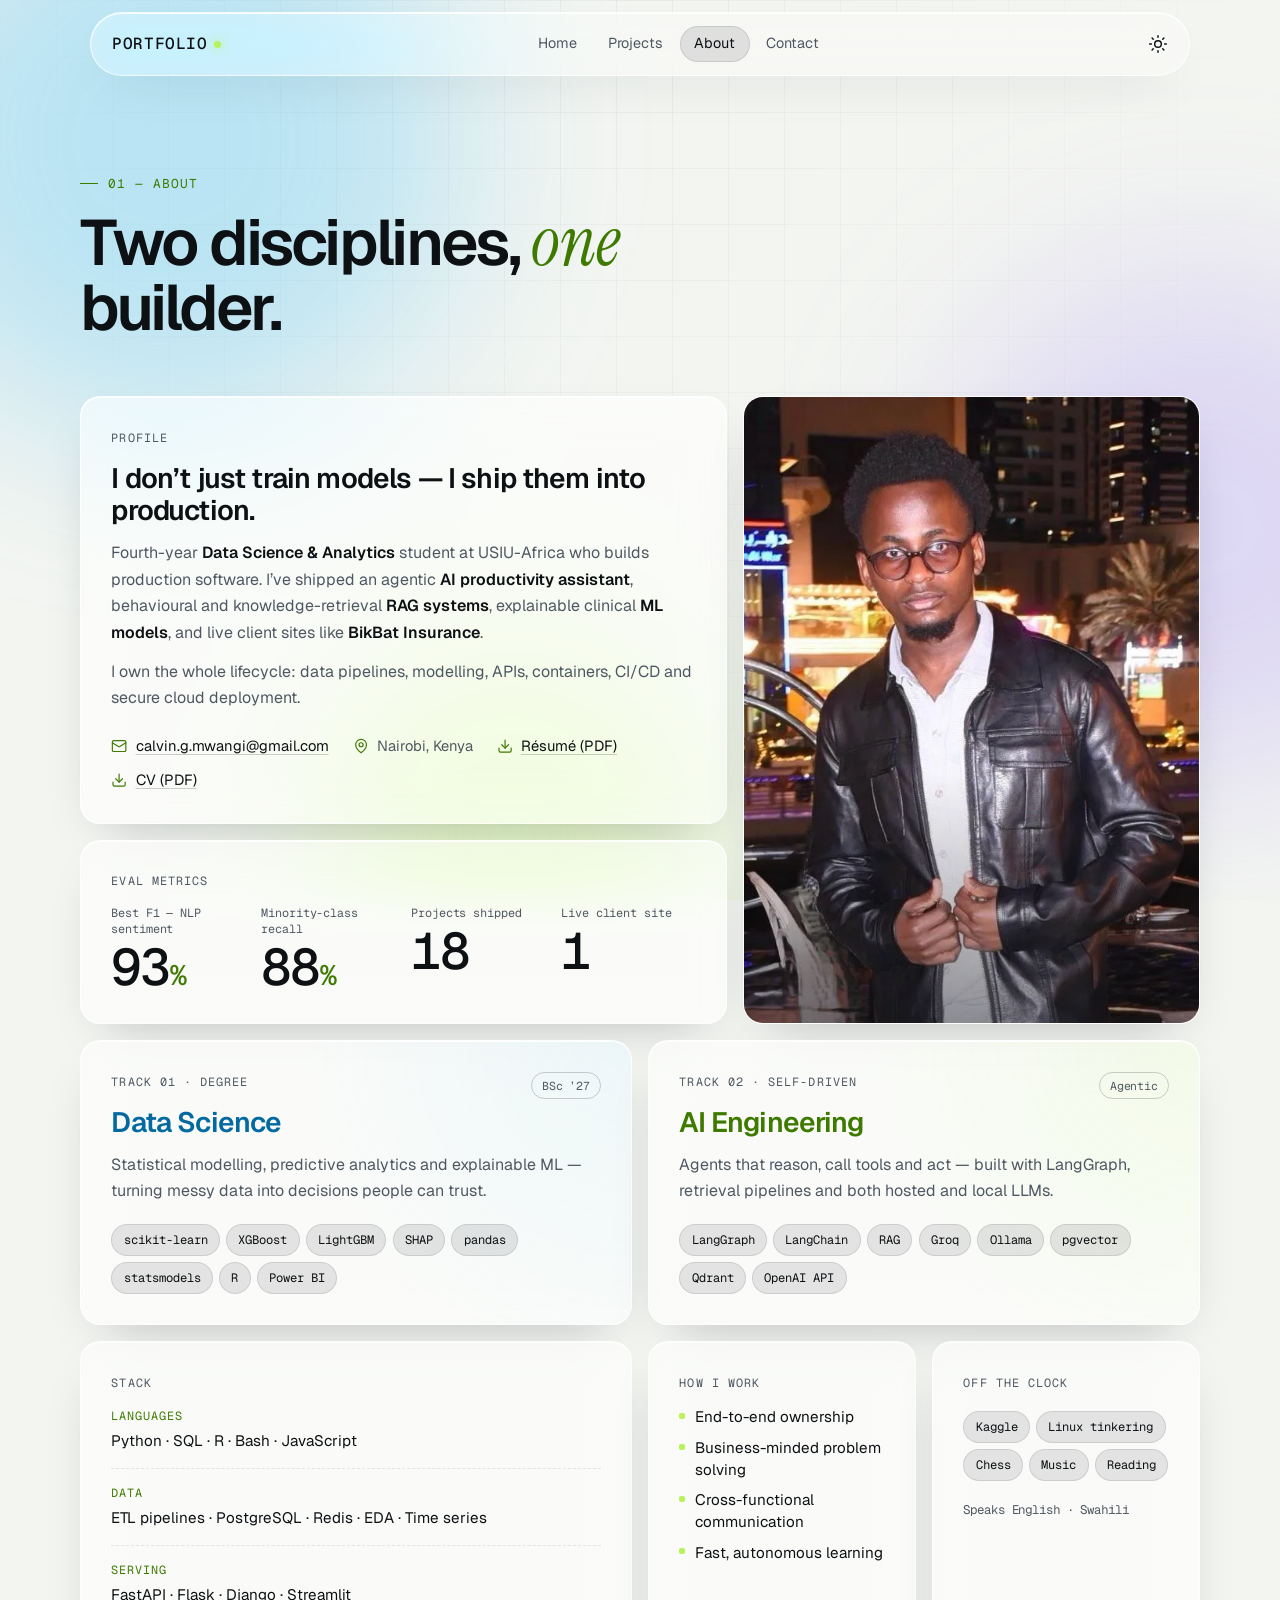
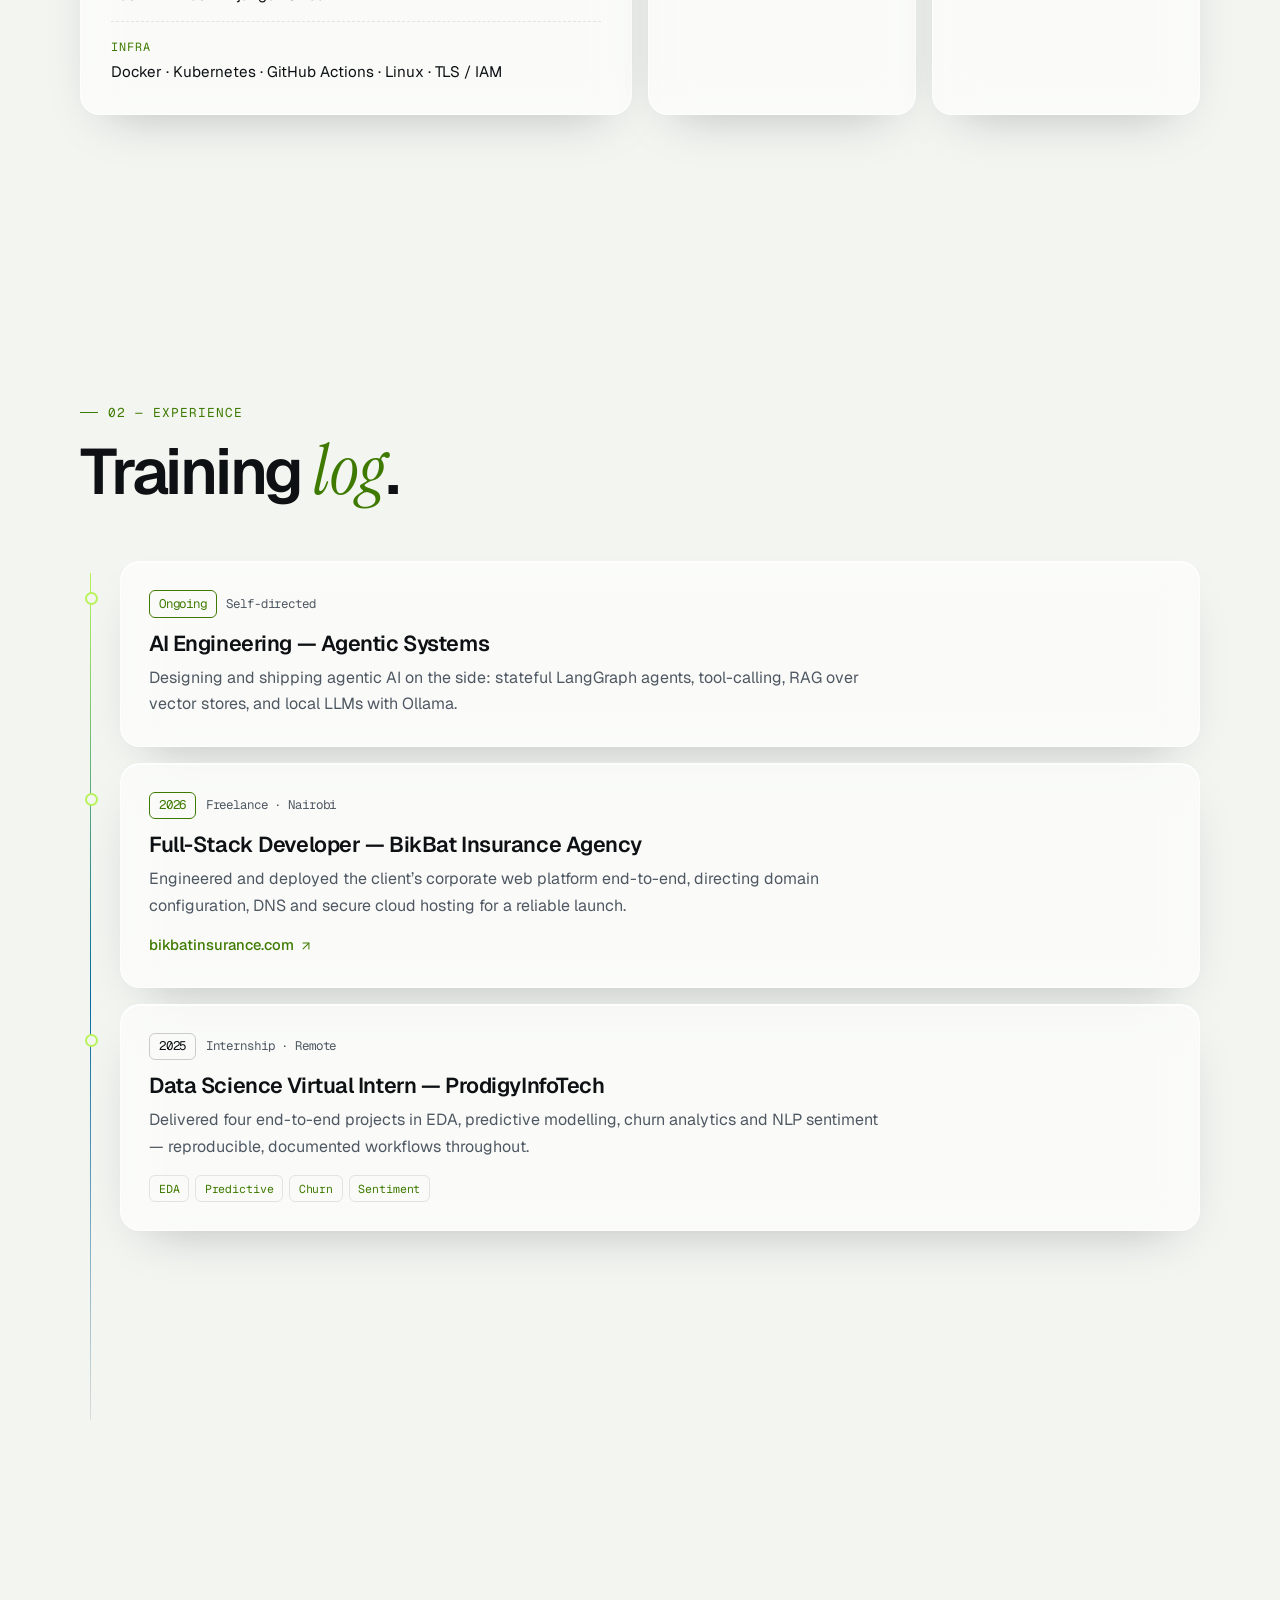
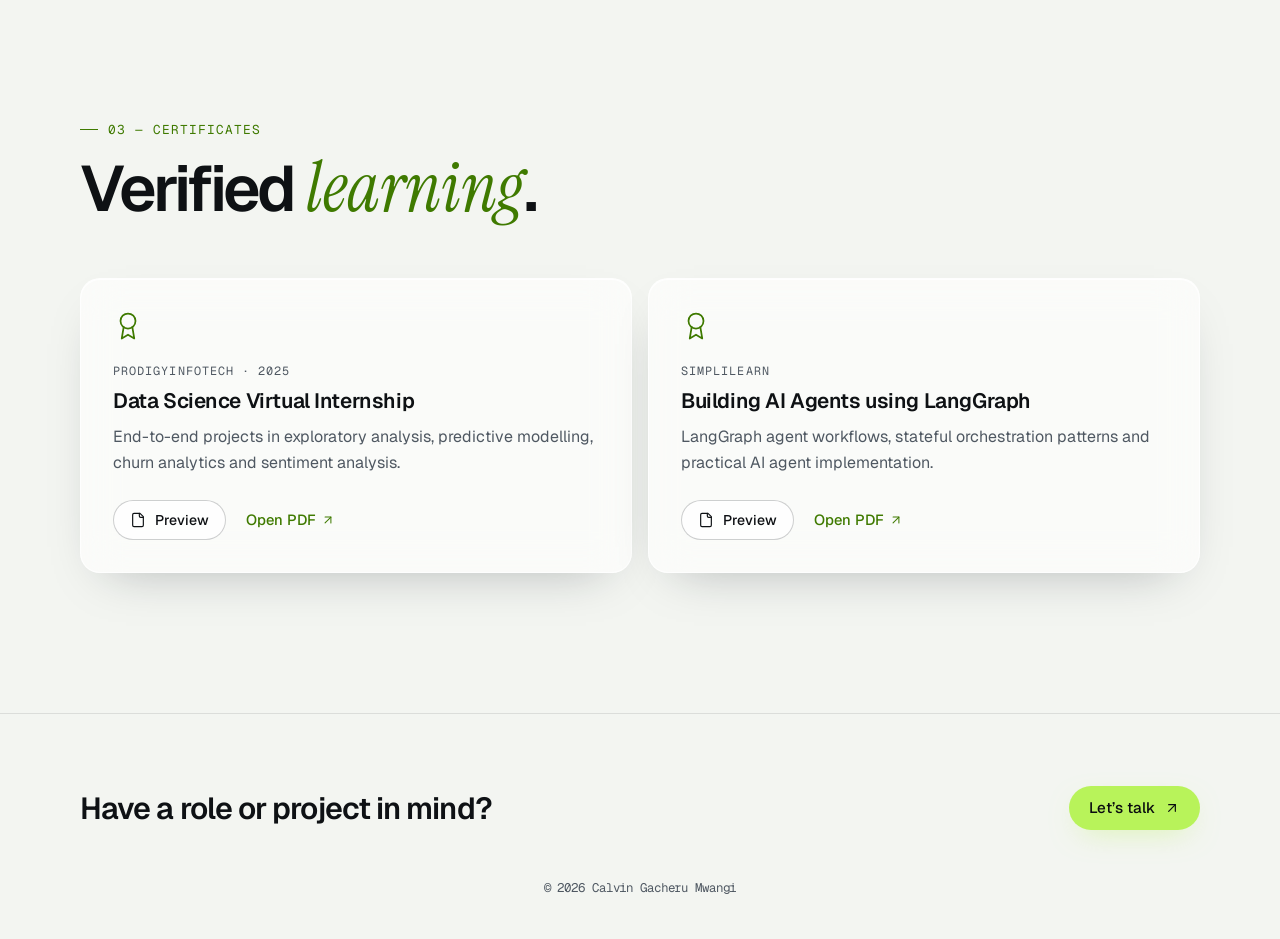
==== about.html @ 37e8167e "Updated website" ====
<!DOCTYPE html>
<html lang="en" data-theme="dark">
<head>
  <meta charset="UTF-8" />
  <meta name="viewport" content="width=device-width, initial-scale=1.0" />
  <title>About — Calvin Gacheru Mwangi</title>
  <meta name="description" content="About Calvin Gacheru Mwangi: Data Science &amp; Analytics student at USIU-Africa and AI engineer — skills, experience and certificates." />
  <meta name="keywords" content="Data Scientist Nairobi, AI Engineer Kenya, Agentic AI, LangGraph, RAG, Machine Learning Engineer, MLOps" />
  <meta name="author" content="Calvin Gacheru Mwangi" />
  <meta name="robots" content="index, follow, max-image-preview:large" />
  <link rel="canonical" href="https://calvin-gacheru.github.io/MyPortfolio/about.html" />
  <meta name="theme-color" content="#0A0C0F" />

  <meta property="og:type" content="profile" />
  <meta property="og:site_name" content="Calvin Gacheru Mwangi" />
  <meta property="og:locale" content="en_KE" />
  <meta property="og:title" content="About — Calvin Gacheru Mwangi" />
  <meta property="og:description" content="Skills, experience and certificates of Calvin Gacheru Mwangi — Data Science student at USIU-Africa and AI engineer." />
  <meta property="og:url" content="https://calvin-gacheru.github.io/MyPortfolio/about.html" />
  <meta property="og:image" content="https://calvin-gacheru.github.io/MyPortfolio/og-image.png" />
  <meta property="og:image:type" content="image/png" />
  <meta property="og:image:width" content="1200" />
  <meta property="og:image:height" content="630" />
  <meta property="og:image:alt" content="Calvin Gacheru Mwangi — Data Scientist by training, AI Engineer by obsession." />
  <meta property="profile:first_name" content="Calvin" />
  <meta property="profile:last_name" content="Mwangi" />

  <meta name="twitter:card" content="summary_large_image" />
  <meta name="twitter:title" content="About — Calvin Gacheru Mwangi" />
  <meta name="twitter:description" content="Skills, experience and certificates of Calvin Gacheru Mwangi — Data Science student at USIU-Africa and AI engineer." />
  <meta name="twitter:image" content="https://calvin-gacheru.github.io/MyPortfolio/og-image.png" />
  <meta name="twitter:image:alt" content="Calvin Gacheru Mwangi — Data Scientist by training, AI Engineer by obsession." />

  <link rel="icon" type="image/svg+xml" href="favicon.svg" />
  <link rel="icon" type="image/png" sizes="32x32" href="favicon-32.png" />
  <link rel="apple-touch-icon" href="apple-touch-icon.png" />
  <link rel="sitemap" type="application/xml" href="sitemap.xml" />

  <script type="application/ld+json">
  {
    "@context": "https://schema.org",
    "@graph": [
      {
        "@type": "Person",
        "@id": "https://calvin-gacheru.github.io/MyPortfolio/#person",
        "name": "Calvin Gacheru Mwangi",
        "givenName": "Calvin",
        "familyName": "Mwangi",
        "alternateName": "Calvin Gacheru",
        "jobTitle": "Data Scientist & AI Engineer",
        "description": "Data Scientist by training, AI Engineer by obsession. Builds agentic AI, RAG systems and production ML.",
        "url": "https://calvin-gacheru.github.io/MyPortfolio/",
        "image": "https://calvin-gacheru.github.io/MyPortfolio/portrait.webp",
        "email": "mailto:calvin.g.mwangi@gmail.com",
        "address": {
          "@type": "PostalAddress",
          "addressLocality": "Nairobi",
          "addressCountry": "KE"
        },
        "alumniOf": {
          "@type": "CollegeOrUniversity",
          "name": "United States International University — Africa",
          "alternateName": "USIU-Africa"
        },
        "knowsLanguage": [
          "English",
          "Swahili"
        ],
        "knowsAbout": [
          "Data Science",
          "Machine Learning",
          "Agentic AI",
          "LangGraph",
          "Retrieval-Augmented Generation",
          "MLOps",
          "Python",
          "FastAPI",
          "Docker"
        ],
        "sameAs": [
          "https://github.com/Calvin-Gacheru",
          "https://ke.linkedin.com/in/calvin-gacheru-057672281",
          "https://instagram.com/cmgacheru"
        ]
      },
      {
        "@type": "ProfilePage",
        "@id": "https://calvin-gacheru.github.io/MyPortfolio/about.html#webpage",
        "url": "https://calvin-gacheru.github.io/MyPortfolio/about.html",
        "name": "About — Calvin Gacheru Mwangi",
        "description": "About Calvin Gacheru Mwangi: Data Science & Analytics student at USIU-Africa and AI engineer — skills, experience and certificates.",
        "isPartOf": {
          "@id": "https://calvin-gacheru.github.io/MyPortfolio/#website"
        },
        "inLanguage": "en",
        "mainEntity": {
          "@id": "https://calvin-gacheru.github.io/MyPortfolio/#person"
        }
      },
      {
        "@type": "BreadcrumbList",
        "itemListElement": [
          {
            "@type": "ListItem",
            "position": 1,
            "name": "Home",
            "item": "https://calvin-gacheru.github.io/MyPortfolio/"
          },
          {
            "@type": "ListItem",
            "position": 2,
            "name": "About",
            "item": "https://calvin-gacheru.github.io/MyPortfolio/about.html"
          }
        ]
      }
    ]
  }
  </script>

  <!-- Apply saved / system theme before first paint to avoid a flash -->
  <script>
    (function () {
      try {
        var saved = localStorage.getItem('portfolio-theme');
        var theme = saved === 'light' || saved === 'dark'
          ? saved
          : (window.matchMedia('(prefers-color-scheme: light)').matches ? 'light' : 'dark');
        document.documentElement.dataset.theme = theme;
      } catch (e) { /* storage blocked — keep default */ }
      document.documentElement.classList.add('js');
    })();
  </script>

  <link rel="preconnect" href="https://fonts.googleapis.com" />
  <link rel="preconnect" href="https://fonts.gstatic.com" crossorigin />
  <link href="https://fonts.googleapis.com/css2?family=Geist:wght@300..700&family=Geist+Mono:wght@400;500&family=Instrument+Serif:ital@1&display=swap" rel="stylesheet" />

  <link rel="stylesheet" href="style.css" />
</head>
<body>

  <!-- ═══════════════════════════ ICON SPRITE ═══════════════════════════ -->
  <svg class="sprite" aria-hidden="true" focusable="false">
    <symbol id="i-github" viewBox="0 0 24 24"><path d="M15 22v-4a4.8 4.8 0 0 0-1-3.5c3 0 6-2 6-5.5.08-1.25-.27-2.48-1-3.5.28-1.15.28-2.35 0-3.5 0 0-1 0-3 1.5-2.64-.5-5.36-.5-8 0C6 2 5 2 5 2c-.3 1.15-.3 2.35 0 3.5A5.403 5.403 0 0 0 4 9c0 3.5 3 5.5 6 5.5-.39.49-.68 1.05-.85 1.65-.17.6-.22 1.23-.15 1.85v4"/><path d="M9 18c-4.51 2-5-2-7-2"/></symbol>
    <symbol id="i-linkedin" viewBox="0 0 24 24"><path d="M16 8a6 6 0 0 1 6 6v7h-4v-7a2 2 0 0 0-2-2 2 2 0 0 0-2 2v7h-4v-7a6 6 0 0 1 6-6z"/><rect x="2" y="9" width="4" height="12"/><circle cx="4" cy="4" r="2"/></symbol>
    <symbol id="i-instagram" viewBox="0 0 24 24"><rect x="2" y="2" width="20" height="20" rx="5"/><path d="M16 11.37A4 4 0 1 1 12.63 8 4 4 0 0 1 16 11.37z"/><path d="M17.5 6.5h.01"/></symbol>
    <symbol id="i-mail" viewBox="0 0 24 24"><rect x="2" y="4" width="20" height="16" rx="2"/><path d="m22 7-8.97 5.7a1.94 1.94 0 0 1-2.06 0L2 7"/></symbol>
    <symbol id="i-arrow" viewBox="0 0 24 24"><path d="M7 7h10v10"/><path d="M7 17 17 7"/></symbol>
    <symbol id="i-sun" viewBox="0 0 24 24"><circle cx="12" cy="12" r="4"/><path d="M12 2v2M12 20v2m-7.07-2.93 1.41-1.41M17.66 6.34l1.41-1.41M2 12h2M20 12h2M6.34 6.34 4.93 4.93M19.07 19.07l-1.41-1.41"/></symbol>
    <symbol id="i-moon" viewBox="0 0 24 24"><path d="M12 3a6 6 0 0 0 9 9 9 9 0 1 1-9-9Z"/></symbol>
    <symbol id="i-copy" viewBox="0 0 24 24"><rect x="8" y="8" width="14" height="14" rx="2"/><path d="M4 16c-1.1 0-2-.9-2-2V4c0-1.1.9-2 2-2h10c1.1 0 2 .9 2 2"/></symbol>
    <symbol id="i-check" viewBox="0 0 24 24"><path d="M20 6 9 17l-5-5"/></symbol>
    <symbol id="i-x" viewBox="0 0 24 24"><path d="M18 6 6 18M6 6l12 12"/></symbol>
    <symbol id="i-download" viewBox="0 0 24 24"><path d="M21 15v4a2 2 0 0 1-2 2H5a2 2 0 0 1-2-2v-4"/><path d="m7 10 5 5 5-5"/><path d="M12 15V3"/></symbol>
    <symbol id="i-menu" viewBox="0 0 24 24"><path d="M4 7h16M4 12h16M4 17h16"/></symbol>
    <symbol id="i-pin" viewBox="0 0 24 24"><path d="M20 10c0 6-8 12-8 12s-8-6-8-12a8 8 0 0 1 16 0Z"/><circle cx="12" cy="10" r="3"/></symbol>
    <symbol id="i-award" viewBox="0 0 24 24"><circle cx="12" cy="8" r="6"/><path d="M15.477 12.89 17 22l-5-3-5 3 1.523-9.11"/></symbol>
    <symbol id="i-file" viewBox="0 0 24 24"><path d="M15 2H6a2 2 0 0 0-2 2v16a2 2 0 0 0 2 2h12a2 2 0 0 0 2-2V7Z"/><path d="M14 2v4a2 2 0 0 0 2 2h4"/></symbol>
  </svg>

  <a class="skip-link" href="#main">Skip to content</a>

  <!-- Ambient background the glass surfaces blur -->
  <div class="ambient" aria-hidden="true">
    <div class="blob blob-1"></div>
    <div class="blob blob-2"></div>
    <div class="blob blob-3"></div>
    <div class="ambient-grid"></div>
  </div>


  <!-- ═══════════════════════════ NAVBAR ═══════════════════════════ -->
  <header class="nav" id="nav">
    <div class="nav-bar">
      <a href="index.html" class="nav-logo" aria-label="Calvin Gacheru Mwangi — home">PORTFOLIO<span class="logo-dot" aria-hidden="true"></span></a>

      <nav class="nav-menu" id="nav-menu" aria-label="Primary">
        <ul class="nav-links">
          <li><a href="index.html" class="nav-link">Home</a></li>
          <li><a href="projects.html" class="nav-link">Projects</a></li>
          <li><a href="about.html" class="nav-link active" aria-current="page">About</a></li>
          <li><a href="contact.html" class="nav-link">Contact</a></li>
        </ul>
        <span class="nav-indicator" aria-hidden="true"></span>
      </nav>

      <div class="nav-actions">
        <button class="icon-btn theme-toggle" id="theme-toggle" type="button" aria-label="Switch to light mode">
          <svg class="icon theme-icon-moon" aria-hidden="true"><use href="#i-moon"/></svg>
          <svg class="icon theme-icon-sun" aria-hidden="true"><use href="#i-sun"/></svg>
        </button>
        <button class="icon-btn menu-toggle" id="menu-toggle" type="button" aria-label="Open menu" aria-expanded="false" aria-controls="nav-menu">
          <svg class="icon icon-menu" aria-hidden="true"><use href="#i-menu"/></svg>
          <svg class="icon icon-close" aria-hidden="true"><use href="#i-x"/></svg>
        </button>
      </div>
    </div>
  </header>

  <main id="main">

    <!-- ═══════════════════════════ ABOUT ═══════════════════════════ -->
    <section class="section section-first" id="about" aria-labelledby="about-title">
      <div class="container">
        <header class="section-head reveal">
          <p class="eyebrow mono">01 — About</p>
          <h1 class="section-title" id="about-title">Two disciplines, <em class="serif">one</em> builder.</h1>
        </header>

        <div class="bento">

          <article class="tile glass tile-bio reveal">
            <p class="tile-label mono">Profile</p>
            <h3 class="tile-heading">I don’t just train models — I ship them into production.</h3>
            <p>
              Fourth-year <strong>Data Science &amp; Analytics</strong> student at USIU-Africa who builds production software.
              I’ve shipped an agentic <strong>AI productivity assistant</strong>, behavioural and knowledge-retrieval <strong>RAG systems</strong>,
              explainable clinical <strong>ML models</strong>, and live client sites like <strong>BikBat Insurance</strong>.
            </p>
            <p>
              I own the whole lifecycle: data pipelines, modelling, APIs, containers, CI/CD and secure cloud deployment.
            </p>
            <ul class="meta-list">
              <li>
                <svg class="icon" aria-hidden="true"><use href="#i-mail"/></svg>
                <a href="mailto:calvin.g.mwangi@gmail.com">calvin.g.mwangi@gmail.com</a>
              </li>
              <li>
                <svg class="icon" aria-hidden="true"><use href="#i-pin"/></svg>
                <span>Nairobi, Kenya</span>
              </li>
              <li>
                <svg class="icon" aria-hidden="true"><use href="#i-download"/></svg>
                <a href="Calvin_Gacheru_Resume.pdf" download>Résumé (PDF)</a>
              </li>
              <li>
                <svg class="icon" aria-hidden="true"><use href="#i-download"/></svg>
                <a href="Calvin_Gacheru_CV.pdf" download>CV (PDF)</a>
              </li>
            </ul>
          </article>

          <figure class="tile glass tile-photo reveal">
            <img src="portrait.webp" alt="Portrait of Calvin Gacheru Mwangi" width="592" height="798" loading="lazy" decoding="async" />
          </figure>

          <article class="tile glass tile-metrics reveal" aria-label="Key results">
            <p class="tile-label mono">Eval metrics</p>
            <dl class="metrics">
              <div class="metric">
                <dt class="mono">Best F1 — NLP sentiment</dt>
                <dd><span class="count" data-count="93">93</span><span class="unit">%</span></dd>
              </div>
              <div class="metric">
                <dt class="mono">Minority-class recall</dt>
                <dd><span class="count" data-count="88">88</span><span class="unit">%</span></dd>
              </div>
              <div class="metric">
                <dt class="mono">Projects shipped</dt>
                <dd><span class="count" data-count="18">18</span></dd>
              </div>
              <div class="metric">
                <dt class="mono">Live client site</dt>
                <dd><span class="count" data-count="1">1</span></dd>
              </div>
            </dl>
          </article>

          <article class="tile glass tile-track tile-track-ds reveal">
            <div class="track-head">
              <p class="tile-label mono">Track 01 · Degree</p>
              <span class="track-badge mono">BSc ’27</span>
            </div>
            <h3 class="tile-heading">Data Science</h3>
            <p>Statistical modelling, predictive analytics and explainable ML — turning messy data into decisions people can trust.</p>
            <ul class="pill-list" aria-label="Data science skills">
              <li>scikit-learn</li><li>XGBoost</li><li>LightGBM</li><li>SHAP</li><li>pandas</li><li>statsmodels</li><li>R</li><li>Power BI</li>
            </ul>
          </article>

          <article class="tile glass tile-track tile-track-ai reveal">
            <div class="track-head">
              <p class="tile-label mono">Track 02 · Self-driven</p>
              <span class="track-badge mono">Agentic</span>
            </div>
            <h3 class="tile-heading">AI Engineering</h3>
            <p>Agents that reason, call tools and act — built with LangGraph, retrieval pipelines and both hosted and local LLMs.</p>
            <ul class="pill-list" aria-label="AI engineering skills">
              <li>LangGraph</li><li>LangChain</li><li>RAG</li><li>Groq</li><li>Ollama</li><li>pgvector</li><li>Qdrant</li><li>OpenAI API</li>
            </ul>
          </article>

          <article class="tile glass tile-stack reveal">
            <p class="tile-label mono">Stack</p>
            <dl class="stack">
              <div><dt>Languages</dt><dd>Python · SQL · R · Bash · JavaScript</dd></div>
              <div><dt>Data</dt><dd>ETL pipelines · PostgreSQL · Redis · EDA · Time series</dd></div>
              <div><dt>Serving</dt><dd>FastAPI · Flask · Django · Streamlit</dd></div>
              <div><dt>Infra</dt><dd>Docker · Kubernetes · GitHub Actions · Linux · TLS / IAM</dd></div>
            </dl>
          </article>

          <article class="tile glass tile-how reveal">
            <p class="tile-label mono">How I work</p>
            <ul class="check-list">
              <li>End-to-end ownership</li>
              <li>Business-minded problem solving</li>
              <li>Cross-functional communication</li>
              <li>Fast, autonomous learning</li>
            </ul>
          </article>

          <article class="tile glass tile-off reveal">
            <p class="tile-label mono">Off the clock</p>
            <ul class="pill-list">
              <li>Kaggle</li><li>Linux tinkering</li><li>Chess</li><li>Music</li><li>Reading</li>
            </ul>
            <p class="tile-foot mono">Speaks English · Swahili</p>
          </article>

        </div>
      </div>
    </section>

    <!-- ═══════════════════════════ EXPERIENCE ══════════════════════ -->
    <section class="section" id="experience" aria-labelledby="experience-title">
      <div class="container">
        <header class="section-head reveal">
          <p class="eyebrow mono">02 — Experience</p>
          <h2 class="section-title" id="experience-title">Training <em class="serif">log</em>.</h2>
        </header>

        <ol class="timeline">

          <li class="epoch glass reveal">
            <p class="epoch-meta mono"><span class="epoch-tag tag-live">Ongoing</span> Self-directed</p>
            <h3 class="epoch-title">AI Engineering — Agentic Systems</h3>
            <p>Designing and shipping agentic AI on the side: stateful LangGraph agents, tool-calling, RAG over vector stores, and local LLMs with Ollama.</p>
          </li>

          <li class="epoch glass reveal">
            <p class="epoch-meta mono"><span class="epoch-tag tag-live">2026</span> Freelance · Nairobi</p>
            <h3 class="epoch-title">Full-Stack Developer — BikBat Insurance Agency</h3>
            <p>Engineered and deployed the client’s corporate web platform end-to-end, directing domain configuration, DNS and secure cloud hosting for a reliable launch.</p>
            <a class="inline-link" href="https://bikbatinsurance.com" target="_blank" rel="noopener">bikbatinsurance.com<span class="sr-only"> (opens in new tab)</span><svg class="icon" aria-hidden="true"><use href="#i-arrow"/></svg></a>
          </li>

          <li class="epoch glass reveal">
            <p class="epoch-meta mono"><span class="epoch-tag">2025</span> Internship · Remote</p>
            <h3 class="epoch-title">Data Science Virtual Intern — ProdigyInfoTech</h3>
            <p>Delivered four end-to-end projects in EDA, predictive modelling, churn analytics and NLP sentiment — reproducible, documented workflows throughout.</p>
            <ul class="tags mono link-tags">
              <li><a href="https://github.com/Calvin-Gacheru/PRODIGY_DS_01" target="_blank" rel="noopener">EDA</a></li>
              <li><a href="https://github.com/Calvin-Gacheru/PRODIGY_DS_02" target="_blank" rel="noopener">Predictive</a></li>
              <li><a href="https://github.com/Calvin-Gacheru/PRODIGY_DS_03" target="_blank" rel="noopener">Churn</a></li>
              <li><a href="https://github.com/Calvin-Gacheru/PRODIGY_DS_04" target="_blank" rel="noopener">Sentiment</a></li>
            </ul>
          </li>

          <li class="epoch glass reveal">
            <p class="epoch-meta mono"><span class="epoch-tag">Year 4 of 4</span> Expected 2027</p>
            <h3 class="epoch-title">BSc Data Science &amp; Analytics — USIU-Africa</h3>
            <p>United States International University — Africa. Statistics, machine learning, data engineering and business analytics.</p>
          </li>

        </ol>
      </div>
    </section>

    <!-- ═══════════════════════════ CERTIFICATES ════════════════════ -->
    <section class="section" id="certificates" aria-labelledby="certificates-title">
      <div class="container">
        <header class="section-head reveal">
          <p class="eyebrow mono">03 — Certificates</p>
          <h2 class="section-title" id="certificates-title">Verified <em class="serif">learning</em>.</h2>
        </header>

        <div class="certs">
          <article class="cert glass reveal">
            <svg class="icon cert-icon" aria-hidden="true"><use href="#i-award"/></svg>
            <p class="tile-label mono">ProdigyInfoTech · 2025</p>
            <h3 class="cert-title">Data Science Virtual Internship</h3>
            <p>End-to-end projects in exploratory analysis, predictive modelling, churn analytics and sentiment analysis.</p>
            <div class="cert-actions">
              <button type="button" class="btn btn-glass btn-sm" data-cert="Certificates/Prodigy%20Certificate.pdf" data-cert-title="Data Science Virtual Internship — ProdigyInfoTech">
                <svg class="icon" aria-hidden="true"><use href="#i-file"/></svg> Preview
              </button>
              <a class="inline-link" href="Certificates/Prodigy%20Certificate.pdf" target="_blank" rel="noopener">Open PDF<span class="sr-only"> (opens in new tab)</span><svg class="icon" aria-hidden="true"><use href="#i-arrow"/></svg></a>
            </div>
          </article>

          <article class="cert glass reveal">
            <svg class="icon cert-icon" aria-hidden="true"><use href="#i-award"/></svg>
            <p class="tile-label mono">Simplilearn</p>
            <h3 class="cert-title">Building AI Agents using LangGraph</h3>
            <p>LangGraph agent workflows, stateful orchestration patterns and practical AI agent implementation.</p>
            <div class="cert-actions">
              <button type="button" class="btn btn-glass btn-sm" data-cert="Certificates/Simplilearn%20Certificate.pdf" data-cert-title="Building AI Agents using LangGraph — Simplilearn">
                <svg class="icon" aria-hidden="true"><use href="#i-file"/></svg> Preview
              </button>
              <a class="inline-link" href="Certificates/Simplilearn%20Certificate.pdf" target="_blank" rel="noopener">Open PDF<span class="sr-only"> (opens in new tab)</span><svg class="icon" aria-hidden="true"><use href="#i-arrow"/></svg></a>
            </div>
          </article>
        </div>
      </div>
    </section>

  </main>

  <!-- ═══════════════════════════ FOOTER ══════════════════════════ -->
  <footer class="footer">
    <div class="container footer-cta">
      <p class="footer-cta-text">Have a role or project in mind?</p>
      <a class="btn btn-primary magnetic" href="contact.html">
        Let’s talk
        <svg class="icon" aria-hidden="true"><use href="#i-arrow"/></svg>
      </a>
    </div>
    <div class="container footer-inner">
      <div class="footer-center">
        <p class="mono">© <span id="year">2026</span> Calvin Gacheru Mwangi</p>
      </div>
    </div>
  </footer>

  <!-- ═══════════════════════════ CERT DIALOG ═════════════════════ -->
  <dialog class="cert-dialog glass" id="cert-dialog" aria-labelledby="cert-dialog-title">
    <div class="dialog-head">
      <h2 class="dialog-title" id="cert-dialog-title">Certificate</h2>
      <button type="button" class="icon-btn" id="cert-close" aria-label="Close certificate preview">
        <svg class="icon" aria-hidden="true"><use href="#i-x"/></svg>
      </button>
    </div>
    <div class="dialog-body">
      <object class="cert-pdf" id="cert-pdf" type="application/pdf" aria-label="Certificate PDF preview">
        <p class="cert-fallback">PDF preview isn’t supported in this browser. Use “Open in new tab” below.</p>
      </object>
    </div>
    <div class="dialog-foot">
      <a class="inline-link" id="cert-open" href="#" target="_blank" rel="noopener">Open in new tab<svg class="icon" aria-hidden="true"><use href="#i-arrow"/></svg></a>
    </div>
  </dialog>

  <!-- Floating back-to-top, shown while scrolling up -->
  <button type="button" class="to-top glass" id="to-top" aria-label="Back to top">
    <svg class="icon" aria-hidden="true"><use href="#i-arrow"/></svg>
  </button>

  <script src="script.js" defer></script>
</body>
</html>
---- style.css ----
/* ═══════════════════════════════════════════════════════════════
   CALVIN GACHERU MWANGI — Portfolio Stylesheet
   Concept: "Model Card" — dark-first instrument panel + glassmorphism
   Fonts: Geist (display/body) · Geist Mono (labels) · Instrument Serif (accent)
   ═══════════════════════════════════════════════════════════════ */

/* ── Tokens ── */
:root {
  --bg:            #0A0C0F;
  --surface:       #12161B;
  --line:          rgba(255,255,255,0.08);
  --line-strong:   rgba(255,255,255,0.16);
  --text:          #E9EDF1;
  --muted:         #97A1AC;
  --signal:        #B8F35A;
  --signal-ink:    #0A0C0F;
  --signal-text:   #B8F35A;
  --viz:           #7DD3FC;
  --violet:        #A78BFA;

  --glass-bg:      rgba(16,20,25,0.62);
  --glass-bg-h:    rgba(22,27,34,0.70);
  --glass-border:  rgba(255,255,255,0.09);
  --glass-hi:      rgba(255,255,255,0.07);
  --glass-shadow:  0 20px 50px -24px rgba(0,0,0,0.65);
  --glass-blur:    blur(20px) saturate(160%);
  --nav-bg:        rgba(16,20,25,0.34);
  --nav-menu-bg:   rgba(16,20,25,0.48);
  --scrim:         rgba(5,7,10,0.35);
  --sheen:         rgba(184,243,90,0.10);

  --blob-1:        rgba(56,189,248,0.32);
  --blob-2:        rgba(167,139,250,0.26);
  --blob-3:        rgba(184,243,90,0.14);
  --grid-line:     rgba(255,255,255,0.035);

  --font-sans:     'Geist', ui-sans-serif, system-ui, -apple-system, 'Segoe UI', sans-serif;
  --font-mono:     'Geist Mono', ui-monospace, 'SFMono-Regular', Menlo, monospace;
  --font-serif:    'Instrument Serif', Georgia, serif;

  --radius:        20px;
  --radius-sm:     12px;
  --gutter:        clamp(16px, 4vw, 40px);
  --max-w:         1200px;
  --ease:          cubic-bezier(0.22, 1, 0.36, 1);
  --nav-h:         64px;

  color-scheme: dark;
}

:root[data-theme='light'] {
  --bg:            #F3F5F1;
  --surface:       #FFFFFF;
  --line:          rgba(14,17,20,0.10);
  --line-strong:   rgba(14,17,20,0.20);
  --text:          #0E1114;
  --muted:         #4F5862;
  --signal:        #B8F35A;
  --signal-ink:    #0A0C0F;
  --signal-text:   #3F7A00;
  --viz:           #0369A1;
  --violet:        #6D28D9;

  --glass-bg:      rgba(255,255,255,0.62);
  --glass-bg-h:    rgba(255,255,255,0.78);
  --nav-bg:        rgba(255,255,255,0.36);
  --nav-menu-bg:   rgba(255,255,255,0.5);
  --scrim:         rgba(240,243,238,0.3);
  --glass-border:  rgba(255,255,255,0.75);
  --glass-hi:      rgba(255,255,255,0.9);
  --glass-shadow:  0 20px 50px -28px rgba(20,30,40,0.35);
  --sheen:         rgba(63,122,0,0.08);

  --blob-1:        rgba(56,189,248,0.30);
  --blob-2:        rgba(167,139,250,0.28);
  --blob-3:        rgba(184,243,90,0.30);
  --grid-line:     rgba(14,17,20,0.045);

  color-scheme: light;
}

/* ── Reset ── */
*, *::before, *::after { box-sizing: border-box; margin: 0; padding: 0; }
html {
  scroll-behavior: smooth;
  scroll-padding-top: calc(var(--nav-h) + 24px);
  -webkit-text-size-adjust: 100%;
}
body {
  min-height: 100vh;
  background: var(--bg);
  color: var(--text);
  font-family: var(--font-sans);
  font-size: 1rem;
  line-height: 1.65;
  overflow-x: hidden;
  -webkit-font-smoothing: antialiased;
  transition: background-color .4s var(--ease), color .4s var(--ease);
}
img { max-width: 100%; display: block; }
a { color: inherit; }
ul, ol { list-style: none; }
button { font: inherit; color: inherit; background: none; border: 0; cursor: pointer; }
strong { font-weight: 600; color: var(--text); }
::selection { background: var(--signal); color: var(--signal-ink); }

:focus-visible {
  outline: 2px solid var(--signal-text);
  outline-offset: 3px;
  border-radius: 6px;
}

.sprite { position: absolute; width: 0; height: 0; overflow: hidden; }
.icon {
  width: 1.1em; height: 1.1em; flex: none;
  fill: none; stroke: currentColor; stroke-width: 1.75;
  stroke-linecap: round; stroke-linejoin: round;
}
.sr-only {
  position: absolute; width: 1px; height: 1px; padding: 0; margin: -1px;
  overflow: hidden; clip: rect(0,0,0,0); white-space: nowrap; border: 0;
}
.skip-link {
  position: fixed; top: 12px; left: 12px; z-index: 200;
  padding: .6rem 1rem; border-radius: 10px;
  background: var(--signal); color: var(--signal-ink); font-weight: 600; text-decoration: none;
  transform: translateY(-160%); transition: transform .2s var(--ease);
}
.skip-link:focus { transform: none; }

.mono  { font-family: var(--font-mono); letter-spacing: -0.01em; }
.serif { font-family: var(--font-serif); font-style: italic; font-weight: 400; letter-spacing: 0; }

.container {
  width: 100%;
  max-width: var(--max-w);
  margin-inline: auto;
  padding-inline: var(--gutter);
}

/* ═══════════════════════ AMBIENT BACKGROUND ═══════════════════════ */
.ambient {
  position: fixed; inset: 0; z-index: -1;
  overflow: hidden; pointer-events: none;
}
.blob {
  position: absolute; border-radius: 50%;
  filter: blur(90px);
  will-change: transform;
}
.blob-1 { width: 46vmax; height: 46vmax; top: -12vmax; left: -10vmax; background: var(--blob-1); animation: drift-1 28s ease-in-out infinite alternate; }
.blob-2 { width: 40vmax; height: 40vmax; top: 30vh;  right: -14vmax; background: var(--blob-2); animation: drift-2 34s ease-in-out infinite alternate; }
.blob-3 { width: 30vmax; height: 30vmax; bottom: -10vmax; left: 25vw; background: var(--blob-3); animation: drift-3 30s ease-in-out infinite alternate; }
.ambient-grid {
  position: absolute; inset: 0;
  background-image:
    linear-gradient(var(--grid-line) 1px, transparent 1px),
    linear-gradient(90deg, var(--grid-line) 1px, transparent 1px);
  background-size: 56px 56px;
  mask-image: radial-gradient(ellipse at 50% 0%, #000 0%, transparent 75%);
  -webkit-mask-image: radial-gradient(ellipse at 50% 0%, #000 0%, transparent 75%);
}
@keyframes drift-1 { to { transform: translate(14vw, 18vh) scale(1.1); } }
@keyframes drift-2 { to { transform: translate(-18vw, 10vh) scale(.92); } }
@keyframes drift-3 { to { transform: translate(-10vw, -16vh) scale(1.15); } }

/* ═══════════════════════ GLASS ═══════════════════════ */
.glass {
  position: relative;
  background: var(--glass-bg);
  -webkit-backdrop-filter: var(--glass-blur);
  backdrop-filter: var(--glass-blur);
  border: 1px solid var(--glass-border);
  box-shadow: inset 0 1px 0 var(--glass-hi), var(--glass-shadow);
  border-radius: var(--radius);
}
/* Cursor-following sheen (position set from JS) */
.tile, .case, .cert, .contact { isolation: isolate; overflow: hidden; }
.tile::after, .case::after, .cert::after, .contact::after {
  content: '';
  position: absolute; inset: 0; z-index: -1;
  border-radius: inherit;
  background: radial-gradient(420px circle at var(--mx, 50%) var(--my, 0%), var(--sheen), transparent 60%);
  opacity: 0;
  transition: opacity .4s var(--ease);
  pointer-events: none;
}
.tile:hover::after, .case:hover::after, .cert:hover::after, .contact:hover::after { opacity: 1; }

@supports not ((backdrop-filter: blur(1px)) or (-webkit-backdrop-filter: blur(1px))) {
  .glass, .nav-bar::before, .nav-menu { background: var(--surface); }
}
@media (prefers-reduced-transparency: reduce) {
  .glass, .nav-bar::before, .nav-menu {
    background: var(--surface) !important;
    -webkit-backdrop-filter: none !important;
    backdrop-filter: none !important;
  }
  .blob { display: none; }
}

/* ═══════════════════════ BUTTONS ═══════════════════════ */
.btn {
  --pad-y: .8rem; --pad-x: 1.25rem;
  display: inline-flex; align-items: center; justify-content: center; gap: .55rem;
  min-height: 44px;
  padding: var(--pad-y) var(--pad-x);
  border-radius: 999px;
  font-weight: 500; font-size: .95rem; line-height: 1.1;
  text-decoration: none; white-space: nowrap;
  transition: transform .35s var(--ease), background-color .25s, border-color .25s, box-shadow .35s var(--ease), color .25s;
}
.btn-sm { --pad-y: .55rem; --pad-x: 1rem; min-height: 40px; font-size: .88rem; }
.btn-lg { --pad-y: 1rem; --pad-x: 1.5rem; font-size: 1rem; }

.btn-primary {
  background: var(--signal); color: var(--signal-ink);
  box-shadow: 0 0 0 0 rgba(184,243,90,0), 0 10px 30px -12px rgba(184,243,90,.55);
}
.btn-primary:hover { box-shadow: 0 0 0 6px rgba(184,243,90,.14), 0 14px 40px -12px rgba(184,243,90,.7); }

.btn-glass {
  background: var(--glass-bg);
  -webkit-backdrop-filter: var(--glass-blur);
  backdrop-filter: var(--glass-blur);
  border: 1px solid var(--line-strong);
  box-shadow: inset 0 1px 0 var(--glass-hi);
}
.btn-glass:hover { background: var(--glass-bg-h); border-color: var(--signal-text); }

.btn-ghost { border: 1px solid transparent; color: var(--muted); }
.btn-ghost:hover { color: var(--text); border-color: var(--line-strong); }

.btn .icon { width: 1rem; height: 1rem; }
.btn-primary:hover .icon { transform: translate(2px,-2px); }
.btn .icon { transition: transform .35s var(--ease); }

.icon-btn {
  display: inline-grid; place-items: center;
  width: 44px; height: 44px; border-radius: 50%;
  color: var(--text);
  transition: background-color .25s, transform .35s var(--ease);
}
.icon-btn:hover { background: var(--line); }
.icon-btn .icon { width: 20px; height: 20px; }

.inline-link {
  display: inline-flex; align-items: center; gap: .3rem;
  color: var(--signal-text); font-weight: 500; font-size: .92rem;
  text-decoration: none;
  background: linear-gradient(currentColor, currentColor) 0 100% / 0 1px no-repeat;
  transition: background-size .35s var(--ease);
}
.inline-link:hover { background-size: 100% 1px; }
.inline-link .icon { width: .95em; height: .95em; }

/* ═══════════════════════ NAV ═══════════════════════ */
.nav {
  position: fixed; top: 12px; left: 0; right: 0; z-index: 100;
  padding-inline: 12px;
  transition: transform .45s var(--ease);
}
.nav-bar {
  position: relative;
  max-width: 1100px; height: var(--nav-h);
  margin-inline: auto;
  padding: 0 10px 0 22px;
  display: flex; align-items: center; justify-content: space-between; gap: 1rem;
  border-radius: 999px;
}
/* Glass on a pseudo-element so the mobile menu (a child) can blur too */
.nav-bar::before {
  content: ''; position: absolute; inset: 0; z-index: -1;
  border-radius: inherit;
  background: var(--nav-bg);
  -webkit-backdrop-filter: var(--glass-blur);
  backdrop-filter: var(--glass-blur);
  border: 1px solid var(--glass-border);
  box-shadow: inset 0 1px 0 var(--glass-hi), var(--glass-shadow);
}
.nav-logo {
  font-family: var(--font-mono); font-weight: 500; font-size: 1rem;
  text-decoration: none; letter-spacing: .04em;
  display: inline-flex; align-items: center; gap: 6px;
  min-height: 44px;
}
.logo-dot {
  width: 7px; height: 7px; border-radius: 50%;
  background: var(--signal);
  box-shadow: 0 0 12px var(--signal);
}
.nav-actions { display: flex; align-items: center; gap: 2px; }

.theme-icon-sun { display: none; }
:root[data-theme='light'] .theme-icon-sun { display: block; }
:root[data-theme='light'] .theme-icon-moon { display: none; }

.nav-links a {
  display: block;
  padding: .55rem .9rem;
  border-radius: 999px;
  font-size: .9rem; color: var(--muted);
  text-decoration: none;
  transition: color .25s;
}
.nav-links a:hover, .nav-links a.active { color: var(--text); }

/* Mobile menu */
.icon-close { display: none; }
.menu-toggle[aria-expanded='true'] .icon-menu { display: none; }
.menu-toggle[aria-expanded='true'] .icon-close { display: block; }

@media (max-width: 879px) {
  .nav-menu {
    position: absolute; top: calc(100% + 10px); left: 0; right: 0;
    padding: 10px;
    border-radius: var(--radius);
    background: var(--nav-menu-bg);
    -webkit-backdrop-filter: var(--glass-blur);
    backdrop-filter: var(--glass-blur);
    border: 1px solid var(--glass-border);
    box-shadow: inset 0 1px 0 var(--glass-hi), var(--glass-shadow);
    opacity: 0; visibility: hidden;
    transform: translateY(-8px) scale(.98);
    transform-origin: top center;
    transition: opacity .3s var(--ease), transform .3s var(--ease), visibility 0s .3s;
  }
  .nav-menu.open {
    opacity: 1; visibility: visible; transform: none;
    transition: opacity .3s var(--ease), transform .3s var(--ease);
  }
  .nav-links a { padding: .9rem 1rem; font-size: 1.05rem; border-radius: 12px; }
  .nav-links a:hover, .nav-links a.active { background: var(--line); }
  .nav-indicator { display: none; }

  /* Blur the page behind the open menu */
  body::after {
    content: ''; position: fixed; inset: 0; z-index: 99;
    background: var(--scrim);
    -webkit-backdrop-filter: blur(14px);
    backdrop-filter: blur(14px);
    opacity: 0; visibility: hidden;
    transition: opacity .3s var(--ease), visibility 0s .3s;
  }
  .menu-open body::after {
    opacity: 1; visibility: visible;
    transition: opacity .3s var(--ease);
  }
  .menu-open { overflow: hidden; }
}
@media (min-width: 880px) {
  .menu-toggle { display: none; }
  .nav-menu { position: relative; }
  .nav-links { display: flex; gap: 2px; position: relative; z-index: 1; }
  .nav-indicator {
    position: absolute; top: 50%; left: 0; z-index: 0;
    height: 36px; width: var(--ind-w, 0);
    border-radius: 999px;
    background: var(--line);
    border: 1px solid var(--line);
    transform: translate(var(--ind-x, 0), -50%);
    opacity: var(--ind-o, 0);
    transition: transform .45s var(--ease), width .45s var(--ease), opacity .3s;
  }
}

/* ═══════════════════════ HERO ═══════════════════════ */
.hero {
  position: relative;
  min-height: 100svh;
  display: flex; align-items: center;
  padding-block: calc(var(--nav-h) + 72px) 96px;
  overflow: hidden;
}
.hero-field {
  position: absolute; inset: 0;
  width: 100%; height: 100%;
  mask-image: radial-gradient(ellipse 90% 80% at 60% 45%, #000 40%, transparent 100%);
  -webkit-mask-image: radial-gradient(ellipse 90% 80% at 60% 45%, #000 40%, transparent 100%);
}
.hero-inner { position: relative; pointer-events: none; }
.hero-inner a, .hero-inner button { pointer-events: auto; }

.status {
  display: inline-flex; align-items: center; gap: .55rem;
  max-width: 100%;
  padding: .45rem 1rem .45rem .8rem;
  border-radius: 999px;
  font-family: var(--font-mono); font-size: clamp(.7rem, 2.9vw, .8rem); color: var(--muted);
  white-space: nowrap;
}
.status-dot {
  width: 8px; height: 8px; border-radius: 50%;
  background: var(--signal);
  box-shadow: 0 0 0 0 rgba(184,243,90,.6);
  animation: ping 2.4s var(--ease) infinite;
}
.status-sep { opacity: .5; }
@keyframes ping {
  0%   { box-shadow: 0 0 0 0 rgba(184,243,90,.55); }
  70%  { box-shadow: 0 0 0 10px rgba(184,243,90,0); }
  100% { box-shadow: 0 0 0 0 rgba(184,243,90,0); }
}

.hero-title {
  margin-top: 1.5rem;
  font-size: clamp(2.9rem, 10.5vw, 8.4rem);
  font-weight: 600;
  line-height: .92;
  letter-spacing: -0.055em;
}
.hero-line { display: block; }
.hero-line-muted {
  color: transparent;
  -webkit-text-stroke: 1.2px var(--muted);
}
@supports not (-webkit-text-stroke: 1px black) {
  .hero-line-muted { color: var(--muted); }
}

.hero-tagline {
  margin-top: 1.75rem;
  font-size: clamp(1.35rem, 3.2vw, 2.1rem);
  font-weight: 400; line-height: 1.2; letter-spacing: -0.025em;
}
.hero-tagline .serif { color: var(--signal-text); font-size: 1.12em; }
.hero-lead {
  margin-top: 1rem;
  max-width: 34rem;
  color: var(--muted);
  font-size: clamp(1rem, 1.4vw, 1.1rem);
}
.hero-cta { margin-top: 2rem; display: flex; flex-wrap: wrap; gap: .75rem; }
.hero-meta {
  margin-top: 2.5rem;
  display: flex; flex-wrap: wrap; gap: .5rem 1.5rem;
  font-size: .8rem; color: var(--muted);
}
.hero-meta li { display: flex; align-items: center; gap: .5rem; }
.hero-meta li::before { content: ''; width: 14px; height: 1px; background: var(--line-strong); }

.scroll-cue {
  position: absolute; left: 50%; bottom: 28px;
  width: 24px; height: 40px; margin-left: -12px;
  border: 1px solid var(--line-strong); border-radius: 999px;
  display: grid; justify-items: center; padding-top: 7px;
}
.scroll-cue-line {
  width: 2px; height: 8px; border-radius: 2px; background: var(--signal);
  animation: scroll-cue 1.8s var(--ease) infinite;
}
@keyframes scroll-cue {
  0% { transform: translateY(0); opacity: 1; }
  80%, 100% { transform: translateY(14px); opacity: 0; }
}
@media (max-height: 640px) { .scroll-cue { display: none; } }

/* ═══════════════════════ SECTIONS ═══════════════════════ */
.section { padding-block: clamp(72px, 11vw, 140px); position: relative; }
.section-head { margin-bottom: clamp(2rem, 5vw, 3.5rem); max-width: 46rem; }
.eyebrow {
  display: inline-flex; align-items: center; gap: .6rem;
  font-size: .8rem; color: var(--signal-text); text-transform: uppercase; letter-spacing: .08em;
}
.eyebrow::before { content: ''; width: 18px; height: 1px; background: currentColor; }
.section-title {
  margin-top: .8rem;
  font-size: clamp(2.1rem, 5.6vw, 4rem);
  font-weight: 600; line-height: 1; letter-spacing: -0.045em;
}
.section-title .serif, .contact-title .serif { color: var(--signal-text); font-size: 1.08em; }
.section-sub { margin-top: 1rem; color: var(--muted); font-size: 1.05rem; max-width: 36rem; }
/* First section on inner pages sits under the fixed nav */
.section-first { padding-top: calc(var(--nav-h) + clamp(56px, 8vw, 110px)); }
.section-more { margin-top: clamp(2rem, 4vw, 3rem); display: flex; }

/* ═══════════════════════ BENTO ═══════════════════════ */
.bento {
  display: grid;
  grid-template-columns: 1fr;
  gap: 14px;
}
.tile { padding: clamp(1.25rem, 2.6vw, 1.9rem); }
.tile p { color: var(--muted); }
.tile p + p { margin-top: .8rem; }
.tile-label {
  font-size: .74rem; color: var(--muted);
  text-transform: uppercase; letter-spacing: .09em;
  margin-bottom: .9rem;
}
.tile-heading {
  font-size: clamp(1.3rem, 2.4vw, 1.75rem);
  font-weight: 600; line-height: 1.15; letter-spacing: -0.03em;
  margin-bottom: .9rem;
}

.meta-list { margin-top: 1.4rem; display: flex; flex-wrap: wrap; gap: .6rem 1.5rem; font-size: .92rem; }
.meta-list li { display: inline-flex; align-items: center; gap: .5rem; color: var(--muted); }
.meta-list .icon { color: var(--signal-text); }
.meta-list a { color: var(--text); text-decoration: underline; text-decoration-color: var(--line-strong); text-underline-offset: 3px; }
.meta-list a:hover { text-decoration-color: var(--signal-text); }

.tile-photo { padding: 0; aspect-ratio: 4 / 5; }
.tile-photo img {
  position: absolute; inset: 0; width: 100%; height: 100%;
  object-fit: cover; object-position: 50% 20%;
  transition: transform 1.2s var(--ease);
}
.tile-photo:hover img { transform: scale(1.04); }
.tile-photo::before {
  content: ''; position: absolute; inset: 0; z-index: 1;
  background: linear-gradient(180deg, transparent 60%, rgba(10,12,15,.45));
  pointer-events: none;
}

.metrics { display: grid; grid-template-columns: repeat(2, 1fr); gap: 1.4rem 1rem; }
.metric dt { font-size: .74rem; color: var(--muted); line-height: 1.35; }
.metric dd {
  margin-top: .3rem;
  font-family: var(--font-mono); font-weight: 500;
  font-size: clamp(2.2rem, 5vw, 3.2rem); line-height: 1; letter-spacing: -0.05em;
  color: var(--text);
}
.metric .unit { color: var(--signal-text); font-size: .55em; margin-left: .05em; }

.track-head { display: flex; justify-content: space-between; align-items: flex-start; gap: 1rem; }
.track-badge {
  padding: .2rem .6rem; border-radius: 999px;
  font-size: .72rem; border: 1px solid var(--line-strong); color: var(--muted);
}
.tile-track-ds .tile-heading { color: var(--viz); }
.tile-track-ai .tile-heading { color: var(--signal-text); }
.tile-track-ds { background-image: radial-gradient(circle at 100% 0%, rgba(125,211,252,.10), transparent 55%); }
.tile-track-ai { background-image: radial-gradient(circle at 100% 0%, rgba(184,243,90,.10), transparent 55%); }

.pill-list { margin-top: 1.2rem; display: flex; flex-wrap: wrap; gap: .4rem; }
.pill-list li {
  padding: .3rem .7rem; border-radius: 999px;
  font-family: var(--font-mono); font-size: .76rem;
  border: 1px solid var(--line); background: var(--line);
  color: var(--text);
}

.stack { display: grid; gap: .9rem; }
.stack div { display: grid; gap: .15rem; padding-bottom: .9rem; border-bottom: 1px dashed var(--line); }
.stack div:last-child { border-bottom: 0; padding-bottom: 0; }
.stack dt { font-family: var(--font-mono); font-size: .74rem; color: var(--signal-text); text-transform: uppercase; letter-spacing: .08em; }
.stack dd { color: var(--text); font-size: .95rem; }

.check-list { display: grid; gap: .6rem; }
.check-list li { display: flex; gap: .6rem; color: var(--text); font-size: .95rem; line-height: 1.4; }
.check-list li::before {
  content: ''; flex: none; width: 6px; height: 6px; margin-top: .45em;
  border-radius: 2px; background: var(--signal);
}
.tile-foot { margin-top: 1.2rem; font-size: .78rem; }

@media (min-width: 640px) {
  .bento { grid-template-columns: repeat(2, 1fr); }
  .tile-bio, .tile-stack { grid-column: span 2; }
  .tile-photo { grid-row: span 1; }
}
@media (min-width: 1024px) {
  .bento { grid-template-columns: repeat(12, 1fr); gap: 16px; }
  .tile-bio     { grid-column: 1 / span 7; }
  .tile-photo   { grid-column: 8 / span 5; grid-row: 1 / span 2; aspect-ratio: auto; }
  .tile-metrics { grid-column: 1 / span 7; }
  .tile-track   { grid-column: span 6; }
  .tile-stack   { grid-column: span 6; }
  .tile-how     { grid-column: span 3; }
  .tile-off     { grid-column: span 3; }
  .metrics { grid-template-columns: repeat(4, 1fr); }
}

/* ═══════════════════════ CASE STUDIES ═══════════════════════ */
.track-title {
  display: flex; align-items: center; gap: .75rem;
  margin: 0 0 1rem;
  font-size: .85rem; font-weight: 500; color: var(--muted);
  text-transform: uppercase; letter-spacing: .1em;
}
.track-title::after { content: ''; flex: 1; height: 1px; background: var(--line); }
.track-num {
  display: grid; place-items: center;
  width: 26px; height: 26px; border-radius: 8px;
  background: var(--signal); color: var(--signal-ink); font-weight: 500;
}
.cases + .track-title { margin-top: 3rem; }

.cases { display: grid; gap: 16px; }
@media (min-width: 880px) { .cases { grid-template-columns: repeat(2, 1fr); } }

.case {
  padding: clamp(1.4rem, 2.8vw, 2rem);
  display: flex; flex-direction: column;
  transition: transform .5s var(--ease), border-color .3s, background-color .3s;
}
.case:hover, .js .case.is-visible:hover { transform: translateY(-4px); border-color: var(--line-strong); background-color: var(--glass-bg-h); }
.js .case.reveal { transition: opacity .9s var(--ease), transform .6s var(--ease), border-color .3s, background-color .3s; }
.case-top { display: flex; justify-content: space-between; align-items: center; }
.case-id { font-size: .78rem; color: var(--muted); }
.case-link {
  display: grid; place-items: center;
  width: 44px; height: 44px; border-radius: 50%;
  border: 1px solid var(--line-strong);
  transition: background-color .25s, color .25s, border-color .25s;
}
.case-link:hover { background: var(--signal); color: var(--signal-ink); border-color: var(--signal); }
.case-link .icon { width: 18px; height: 18px; }
.case-title {
  margin-top: .9rem;
  font-size: clamp(1.35rem, 2.4vw, 1.7rem);
  font-weight: 600; line-height: 1.15; letter-spacing: -0.03em;
}

.pipeline {
  margin-top: 1.2rem;
  display: flex; flex-wrap: wrap; align-items: center; gap: .35rem;
  font-size: .74rem;
}
.pipeline li {
  display: inline-flex; align-items: center; gap: .35rem;
  color: var(--viz);
}
.pipeline li:not(:last-child)::after { content: '→'; color: var(--muted); }
.pipeline li:last-child { color: var(--signal-text); }

.pmr { margin-top: 1.4rem; display: grid; gap: .9rem; flex: 1; }
.pmr div { display: grid; grid-template-columns: 5.2rem 1fr; gap: .75rem; }
.pmr dt { font-size: .72rem; color: var(--muted); text-transform: uppercase; letter-spacing: .08em; padding-top: .25rem; }
.pmr dd { font-size: .95rem; line-height: 1.5; }
.pmr div:last-child dd { color: var(--text); font-weight: 500; }
.pmr div:last-child dt { color: var(--signal-text); }

.tags { margin-top: 1.4rem; display: flex; flex-wrap: wrap; gap: .35rem; font-size: .72rem; }
.tags li {
  padding: .2rem .55rem; border-radius: 6px;
  border: 1px solid var(--line); color: var(--muted);
}
.link-tags a {
  display: inline-block; text-decoration: none; color: var(--signal-text);
  padding: .35rem .2rem; margin: -.35rem -.2rem;
}
.link-tags a:hover { text-decoration: underline; }

/* ═══════════════════════ PROJECT INDEX ═══════════════════════ */
.filters { display: flex; flex-wrap: wrap; gap: .5rem; }
.filter {
  min-height: 44px; padding: .5rem 1.05rem;
  border-radius: 999px;
  font-size: .88rem; color: var(--muted);
  transition: color .25s, background-color .25s, border-color .25s;
}
.filter:hover { color: var(--text); border-color: var(--line-strong); }
.filter[aria-pressed='true'] { background: var(--signal); color: var(--signal-ink); border-color: var(--signal); font-weight: 500; }
.filter-status { margin: 1rem 0 1rem; font-size: .78rem; color: var(--muted); }

.index { padding: .4rem; border-radius: var(--radius); }
.row {
  position: relative;
  display: grid; gap: .5rem;
  padding: 1.25rem 1.1rem;
  border-radius: 14px;
  transition: background-color .3s var(--ease);
}
.row + .row { border-top: 1px solid var(--line); }
.row:hover, .row:focus-within { background: var(--line); }
.row[hidden] { display: none; }
.row.is-entering { animation: row-in .45s var(--ease) both; }
@keyframes row-in { from { opacity: 0; transform: translateY(8px); } }
.row-cat { font-size: .74rem; color: var(--viz); }
.row-title { font-size: 1.12rem; font-weight: 600; letter-spacing: -0.02em; line-height: 1.3; transition: transform .35s var(--ease); }
.row:hover .row-title { transform: translateX(4px); }
.row-desc { margin-top: .3rem; color: var(--muted); font-size: .93rem; line-height: 1.55; }
.row .tags { margin-top: .75rem; }
.row-links { display: flex; gap: 1rem; }
.row-link {
  display: inline-flex; align-items: center; gap: .3rem;
  min-height: 44px;
  font-size: .88rem; font-weight: 500; color: var(--signal-text); text-decoration: none;
}
.row-link:hover { text-decoration: underline; text-underline-offset: 3px; }
.row-link .icon { width: .95em; height: .95em; transition: transform .3s var(--ease); }
.row-link:hover .icon { transform: translate(2px,-2px); }

@media (min-width: 880px) {
  .row { grid-template-columns: 11rem 1fr auto; gap: 2rem; align-items: start; padding: 1.5rem 1.4rem; }
  .row-cat { padding-top: .3rem; }
  .row-links, .row > .row-link { justify-self: end; }
  .row-link { min-height: 0; padding-top: .2rem; }
}

/* ═══════════════════════ TIMELINE ═══════════════════════ */
.timeline { position: relative; display: grid; gap: 16px; padding-left: 28px; }
.timeline::before {
  content: ''; position: absolute; left: 6px; top: 12px; bottom: 12px; width: 1px;
  background: linear-gradient(var(--signal), var(--viz) 50%, var(--line));
}
.epoch { padding: clamp(1.25rem, 2.6vw, 1.75rem); }
.epoch::before {
  content: ''; position: absolute; left: -28px; top: 1.85rem;
  width: 13px; height: 13px; border-radius: 50%;
  background: var(--bg); border: 2px solid var(--signal);
}
.epoch-meta { display: flex; flex-wrap: wrap; align-items: center; gap: .6rem; font-size: .78rem; color: var(--muted); }
.epoch-tag {
  padding: .15rem .55rem; border-radius: 6px;
  border: 1px solid var(--line-strong); color: var(--text);
}
.epoch-tag.tag-live { border-color: var(--signal-text); color: var(--signal-text); }
.epoch-title { margin-top: .7rem; font-size: clamp(1.1rem, 2vw, 1.35rem); font-weight: 600; letter-spacing: -0.02em; line-height: 1.3; }
.epoch p:not(.epoch-meta) { margin-top: .5rem; color: var(--muted); max-width: 46rem; }
.epoch .inline-link, .epoch .tags { margin-top: .9rem; }
@media (min-width: 880px) {
  .timeline { padding-left: 40px; }
  .timeline::before { left: 10px; }
  .epoch::before { left: -36px; }
}

/* ═══════════════════════ CERTIFICATES ═══════════════════════ */
.certs { display: grid; gap: 16px; }
@media (min-width: 720px) { .certs { grid-template-columns: repeat(2, 1fr); } }
.cert { padding: clamp(1.4rem, 2.8vw, 2rem); display: flex; flex-direction: column; }
.cert-icon { width: 30px; height: 30px; color: var(--signal-text); margin-bottom: 1.2rem; stroke-width: 1.4; }
.cert-title { font-size: 1.3rem; font-weight: 600; letter-spacing: -0.02em; line-height: 1.25; }
.cert p:not(.tile-label) { margin-top: .6rem; color: var(--muted); flex: 1; }
.cert .tile-label { margin-bottom: .5rem; }
.cert-actions { margin-top: 1.5rem; display: flex; flex-wrap: wrap; align-items: center; gap: 1.25rem; }

.cert-dialog {
  position: fixed; inset: 0;
  width: min(960px, calc(100vw - 24px));
  height: min(86vh, 860px);
  margin: auto;
  padding: 0;
  color: var(--text);
  background: var(--glass-bg-h);
  overflow: hidden;
  flex-direction: column;
}
.cert-dialog[open] { display: flex; animation: dialog-in .4s var(--ease); }
.cert-dialog::backdrop {
  background: rgba(5,7,10,.55);
  -webkit-backdrop-filter: blur(8px);
  backdrop-filter: blur(8px);
}
@keyframes dialog-in { from { opacity: 0; transform: translateY(12px) scale(.98); } }
.dialog-head { display: flex; align-items: center; justify-content: space-between; gap: 1rem; padding: .75rem .75rem .75rem 1.4rem; border-bottom: 1px solid var(--line); }
.dialog-title { font-size: 1rem; font-weight: 600; letter-spacing: -0.01em; }
.dialog-body { flex: 1; min-height: 0; background: rgba(0,0,0,.2); }
.cert-pdf { width: 100%; height: 100%; display: block; border: 0; }
.cert-fallback { padding: 2rem; color: var(--muted); }
.dialog-foot { padding: .9rem 1.4rem; border-top: 1px solid var(--line); }

/* ═══════════════════════ CONTACT ═══════════════════════ */
.section-contact { padding-bottom: clamp(48px, 7vw, 80px); }
/* Standalone contact page: fill the viewport so the footer sits at the bottom */
.section-first.section-contact { min-height: calc(100svh - 120px); display: flex; align-items: center; }
.contact {
  padding: clamp(2rem, 6vw, 4.5rem);
  text-align: left;
  background-image:
    radial-gradient(circle at 0% 100%, rgba(184,243,90,.12), transparent 50%),
    radial-gradient(circle at 100% 0%, rgba(125,211,252,.12), transparent 50%);
}
.contact-title {
  margin-top: 1rem;
  font-size: clamp(2.3rem, 7vw, 5.2rem);
  font-weight: 600; line-height: .98; letter-spacing: -0.05em;
  max-width: 14ch;
}
.contact-cta { margin-top: 2.2rem; display: flex; flex-wrap: wrap; gap: .75rem; }
.contact-cta .btn-primary { white-space: normal; word-break: break-all; text-align: left; }
#copy-email .icon-check { display: none; }
#copy-email.is-copied .icon-check { display: block; color: var(--signal-text); }
#copy-email.is-copied .icon-copy { display: none; }

.socials { margin-top: 2.5rem; display: grid; gap: 10px; }
@media (min-width: 720px) { .socials { grid-template-columns: repeat(2, 1fr); } }
@media (min-width: 1024px) { .socials { grid-template-columns: repeat(4, 1fr); } }
.social {
  display: flex; align-items: center; gap: .9rem;
  min-height: 64px; padding: .9rem 1.1rem;
  border-radius: var(--radius-sm);
  border: 1px solid var(--line);
  background: var(--line);
  text-decoration: none;
  transition: border-color .25s, transform .35s var(--ease), background-color .25s;
}
.social:hover { border-color: var(--signal-text); transform: translateY(-2px); }
.social .icon { width: 22px; height: 22px; color: var(--signal-text); }
.social > span { display: grid; font-size: .95rem; line-height: 1.3; }
.social-label { font-size: .72rem; color: var(--muted); text-transform: uppercase; letter-spacing: .08em; }

/* ═══════════════════════ FOOTER ═══════════════════════ */
.footer { padding-block: 2rem 2.5rem; border-top: 1px solid var(--line); }
.footer-cta {
  display: flex; flex-wrap: wrap; justify-content: space-between; align-items: center; gap: 1rem 2rem;
  padding-block: clamp(1.5rem, 4vw, 2.5rem) clamp(2rem, 5vw, 3rem);
}
.footer-cta-text { font-size: clamp(1.3rem, 3vw, 1.9rem); font-weight: 600; letter-spacing: -0.03em; line-height: 1.2; }
.footer-inner {
  display: flex; justify-content: center; text-align: center;
  font-size: .78rem; color: var(--muted);
}

/* ═══════════════════════ BACK TO TOP ═══════════════════════ */
.to-top {
  position: fixed; z-index: 90;
  right: max(16px, env(safe-area-inset-right));
  bottom: max(20px, env(safe-area-inset-bottom));
  width: 48px; height: 48px; border-radius: 50%;
  display: grid; place-items: center;
  color: var(--text);
  opacity: 0; visibility: hidden;
  transform: translateY(16px) scale(.9);
  transition: opacity .3s var(--ease), transform .35s var(--ease), visibility 0s .35s, border-color .25s;
}
.to-top.is-shown {
  opacity: 1; visibility: visible; transform: none;
  transition: opacity .3s var(--ease), transform .35s var(--ease), border-color .25s;
}
.to-top:hover { border-color: var(--signal-text); color: var(--signal-text); }
.to-top .icon { width: 20px; height: 20px; transform: rotate(-45deg); }

/* ═══════════════════════ REVEAL ═══════════════════════ */
.js .reveal {
  opacity: 0;
  transform: translateY(28px);
  transition: opacity .9s var(--ease), transform .9s var(--ease);
  transition-delay: var(--delay, 0ms);
}
.js .reveal.is-visible { opacity: 1; transform: none; }
/* Hero entrance */
.js .hero-inner > * { animation: hero-in 1s var(--ease) both; }
.js .hero-inner > :nth-child(2) { animation-delay: .08s; }
.js .hero-inner > :nth-child(3) { animation-delay: .18s; }
.js .hero-inner > :nth-child(4) { animation-delay: .26s; }
.js .hero-inner > :nth-child(5) { animation-delay: .34s; }
.js .hero-inner > :nth-child(6) { animation-delay: .42s; }
@keyframes hero-in { from { opacity: 0; transform: translateY(24px); filter: blur(6px); } }

/* ═══════════════════════ REDUCED MOTION ═══════════════════════ */
@media (prefers-reduced-motion: reduce) {
  html { scroll-behavior: auto; }
  *, *::before, *::after {
    animation-duration: .01ms !important;
    animation-iteration-count: 1 !important;
    transition-duration: .01ms !important;
  }
  .js .reveal { opacity: 1; transform: none; }
  .blob { animation: none; }
}

/* ═══════════════════════ PRINT ═══════════════════════ */
@media print {
  .ambient, .nav, .to-top, .hero-field, .scroll-cue, .filters, .filter-status, .cert-dialog { display: none !important; }
  .glass { background: none; box-shadow: none; border-color: #ccc; }
  .js .reveal { opacity: 1; transform: none; }
}
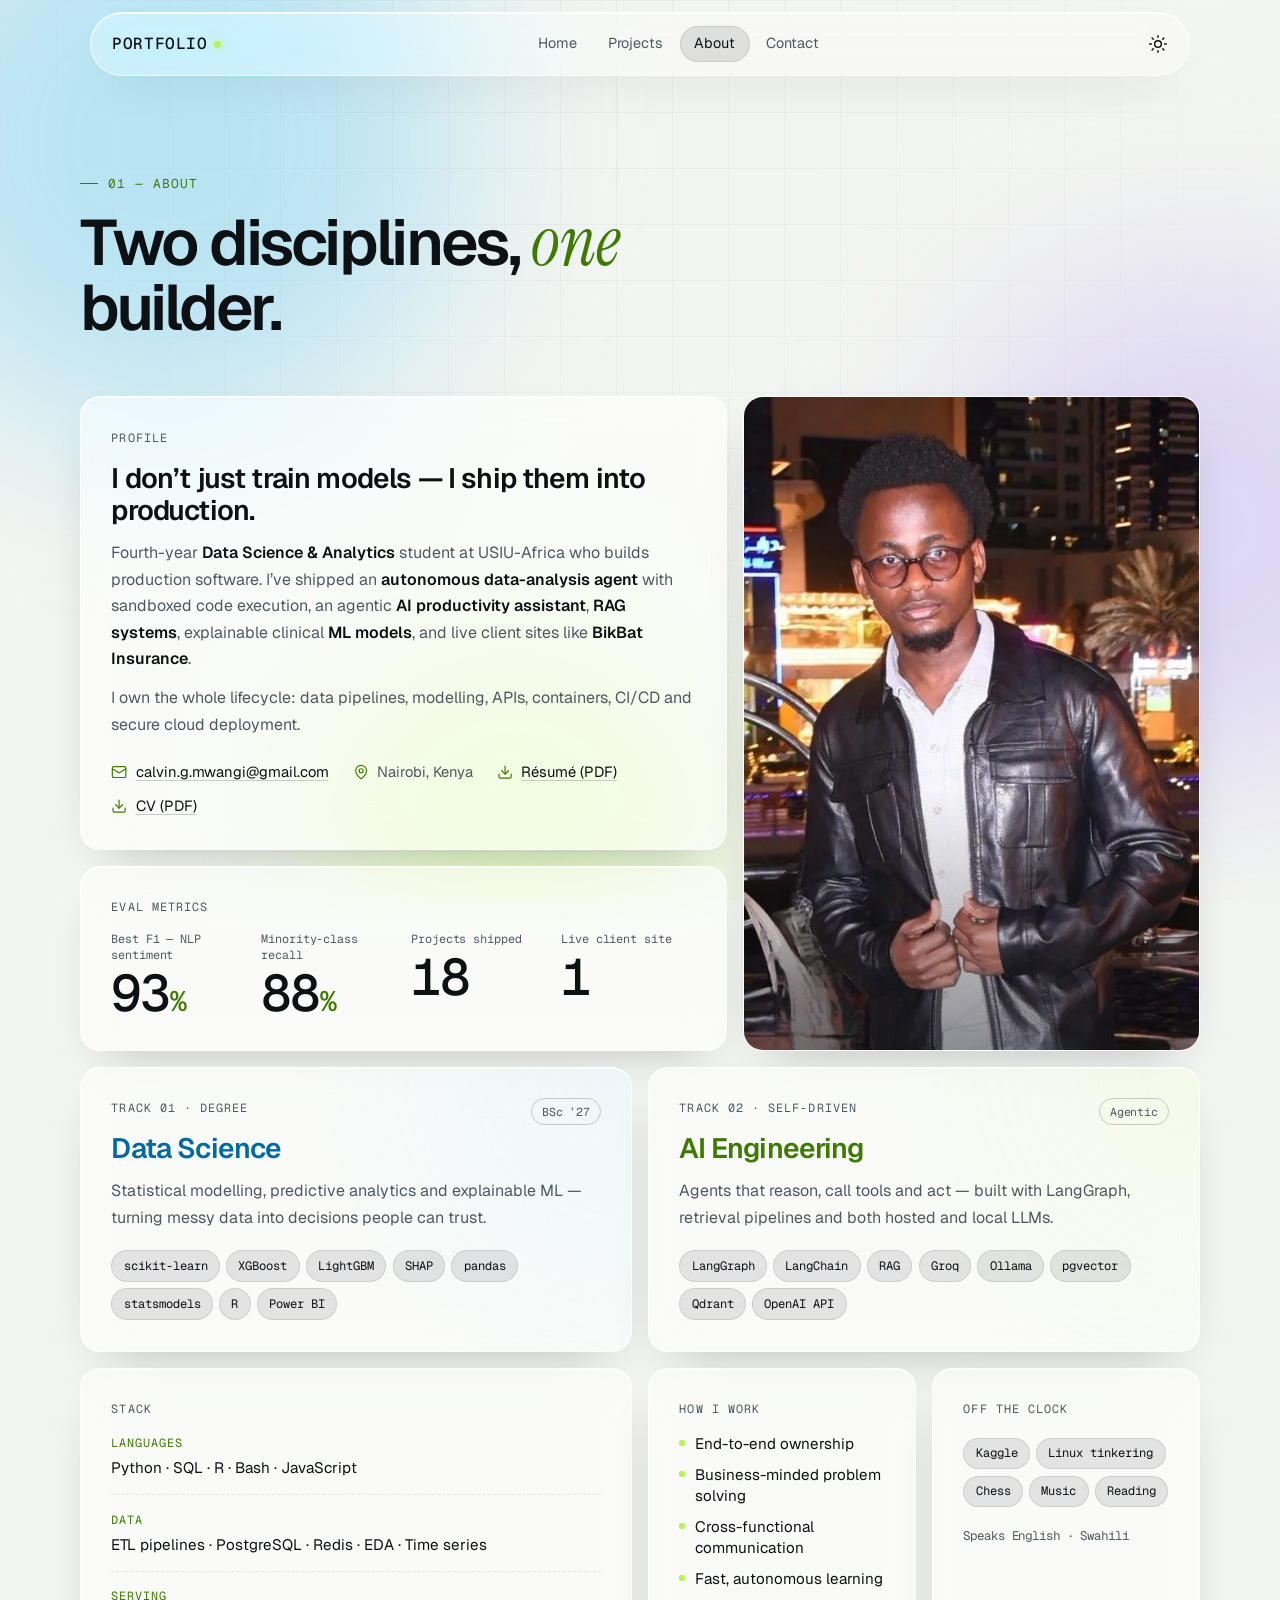
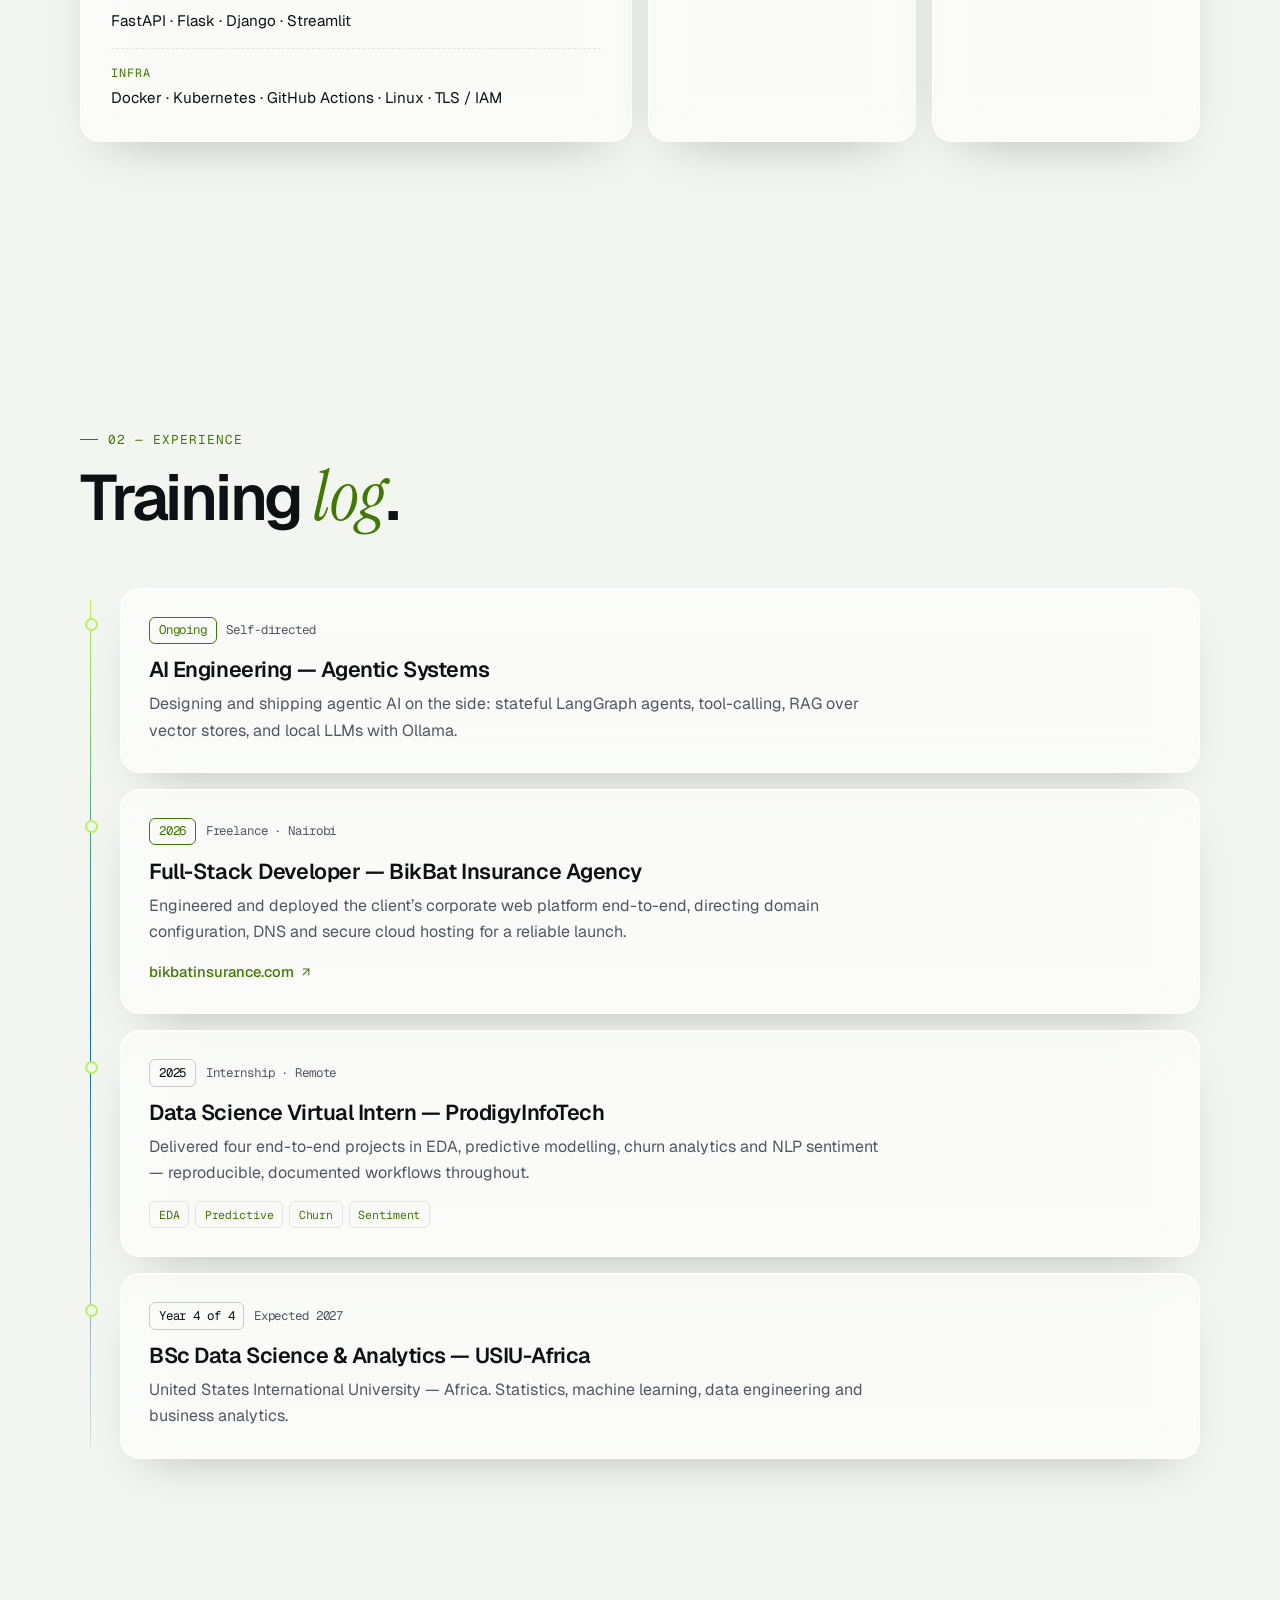
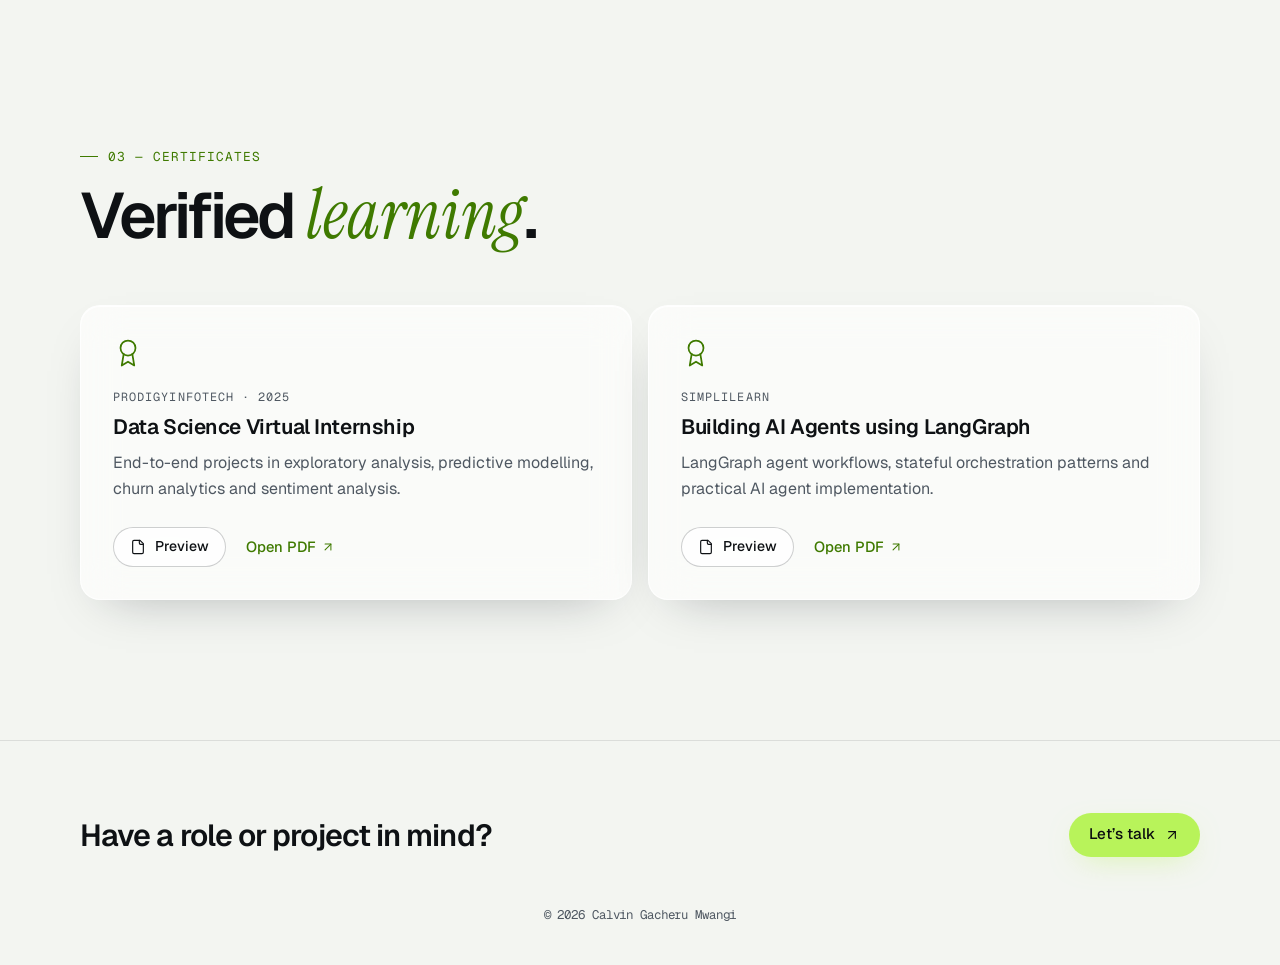
==== commit 4a220fdc: "Feature MyAnalyst and refresh home page metrics Lead the Agentic AI track with MyAnalyst in place of" ====
--- a/about.html
+++ b/about.html
@@ -215,7 +215,7 @@
             <h3 class="tile-heading">I don’t just train models — I ship them into production.</h3>
             <p>
               Fourth-year <strong>Data Science &amp; Analytics</strong> student at USIU-Africa who builds production software.
-              I’ve shipped an agentic <strong>AI productivity assistant</strong>, behavioural and knowledge-retrieval <strong>RAG systems</strong>,
+              I’ve shipped an <strong>autonomous data-analysis agent</strong> with sandboxed code execution, an agentic <strong>AI productivity assistant</strong>, <strong>RAG systems</strong>,
               explainable clinical <strong>ML models</strong>, and live client sites like <strong>BikBat Insurance</strong>.
             </p>
             <p>
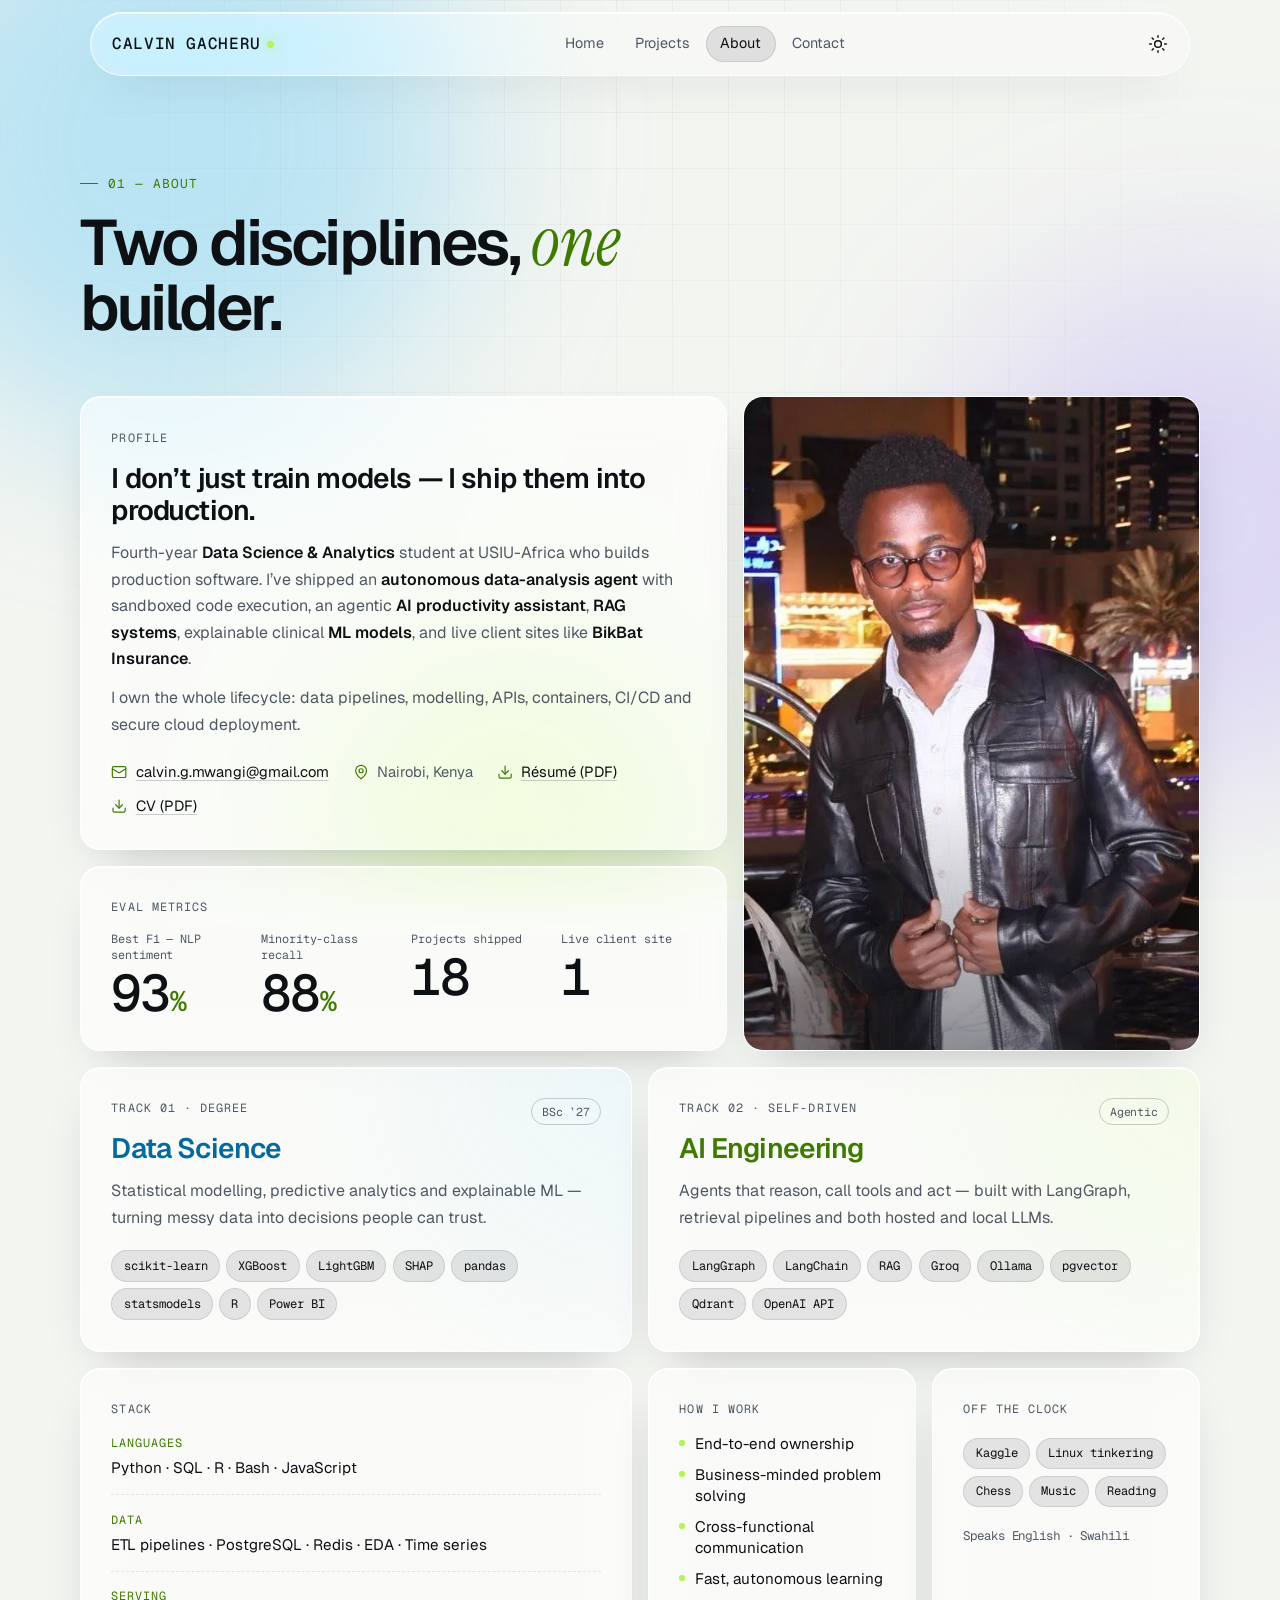
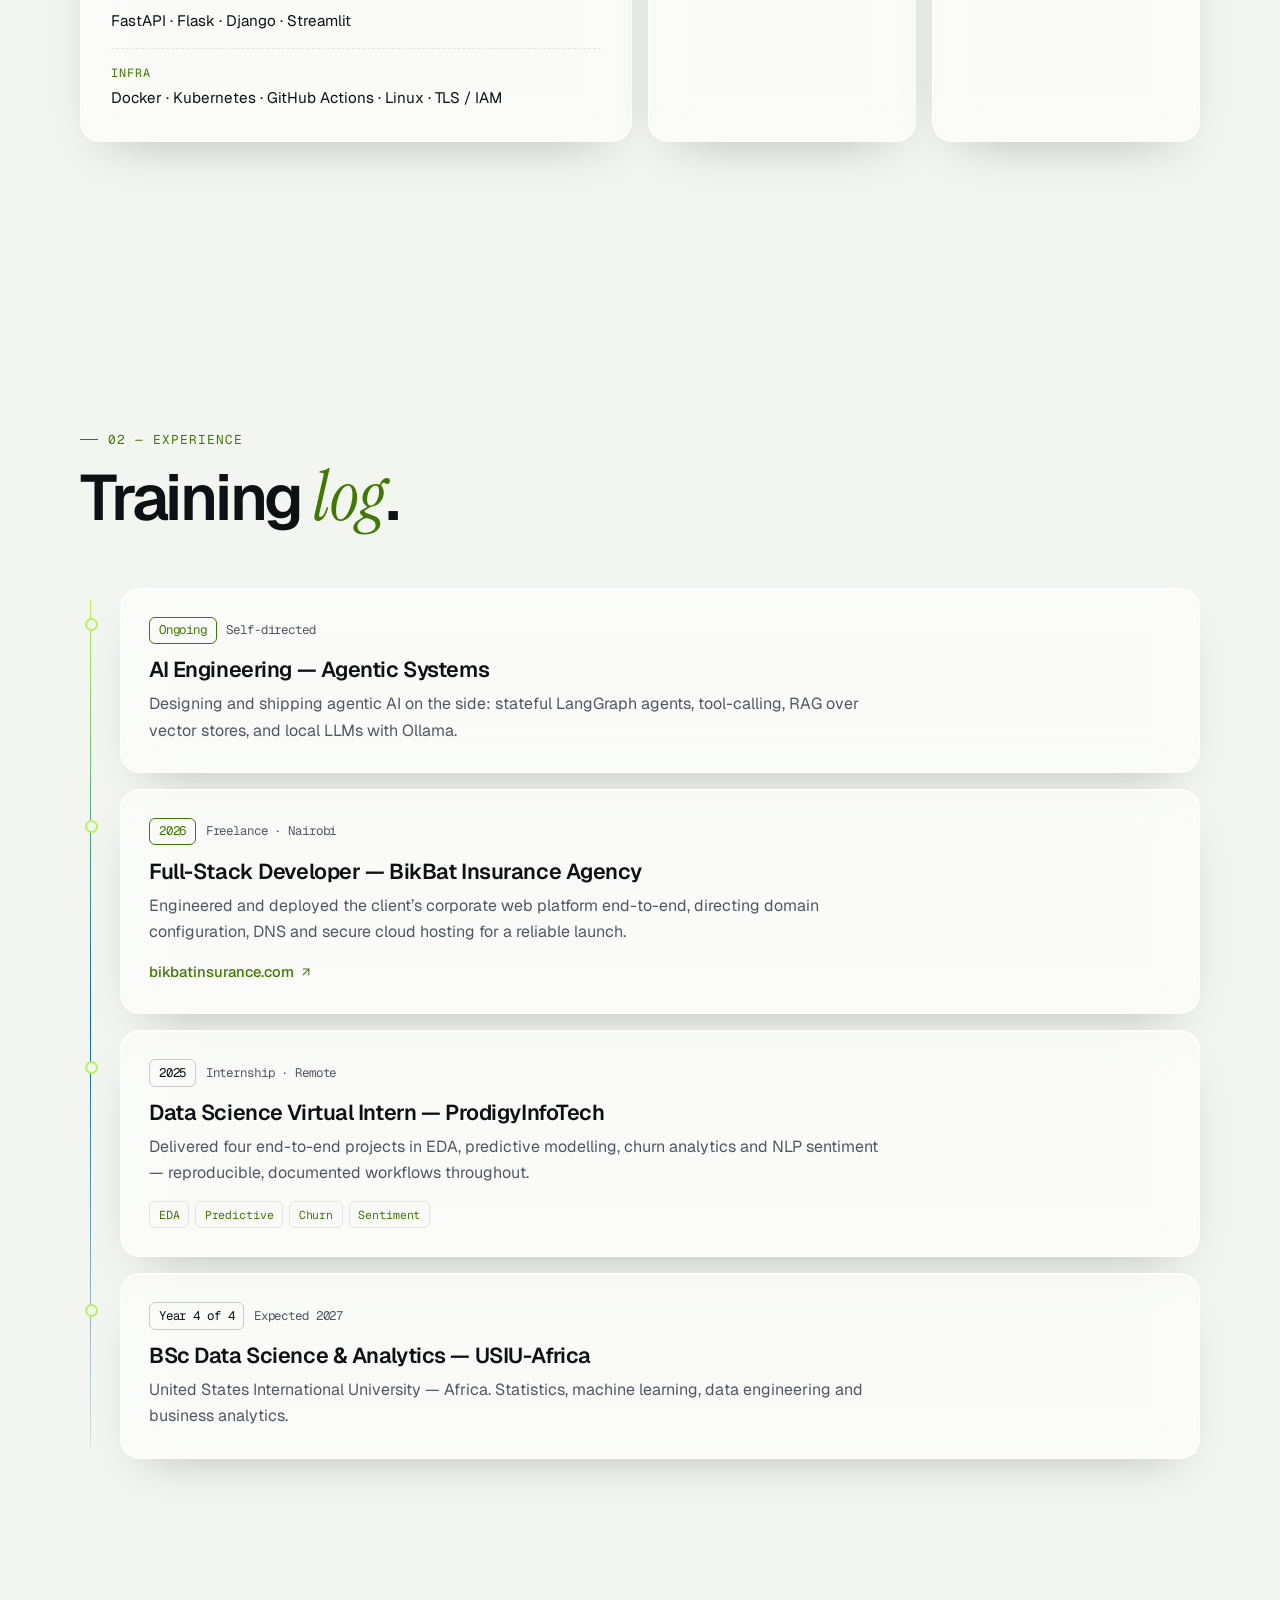
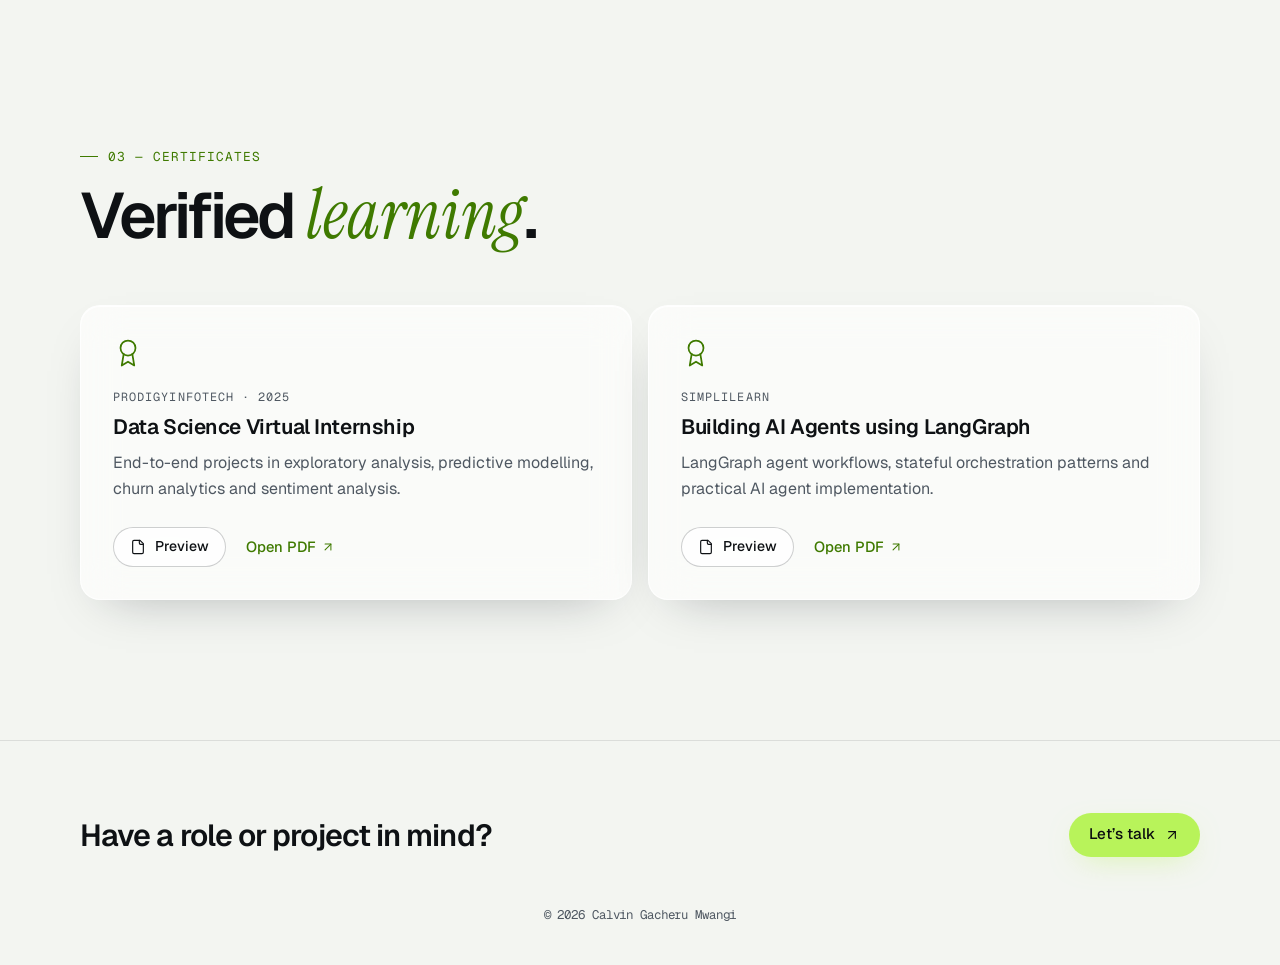
==== commit 64c1d321: "Update navbar branding to display "CALVIN GACHERU" across all pages" ====
--- a/about.html
+++ b/about.html
@@ -173,7 +173,7 @@
   <!-- ═══════════════════════════ NAVBAR ═══════════════════════════ -->
   <header class="nav" id="nav">
     <div class="nav-bar">
-      <a href="index.html" class="nav-logo" aria-label="Calvin Gacheru Mwangi — home">PORTFOLIO<span class="logo-dot" aria-hidden="true"></span></a>
+      <a href="index.html" class="nav-logo" aria-label="Calvin Gacheru Mwangi — home">CALVIN GACHERU<span class="logo-dot" aria-hidden="true"></span></a>
 
       <nav class="nav-menu" id="nav-menu" aria-label="Primary">
         <ul class="nav-links">
